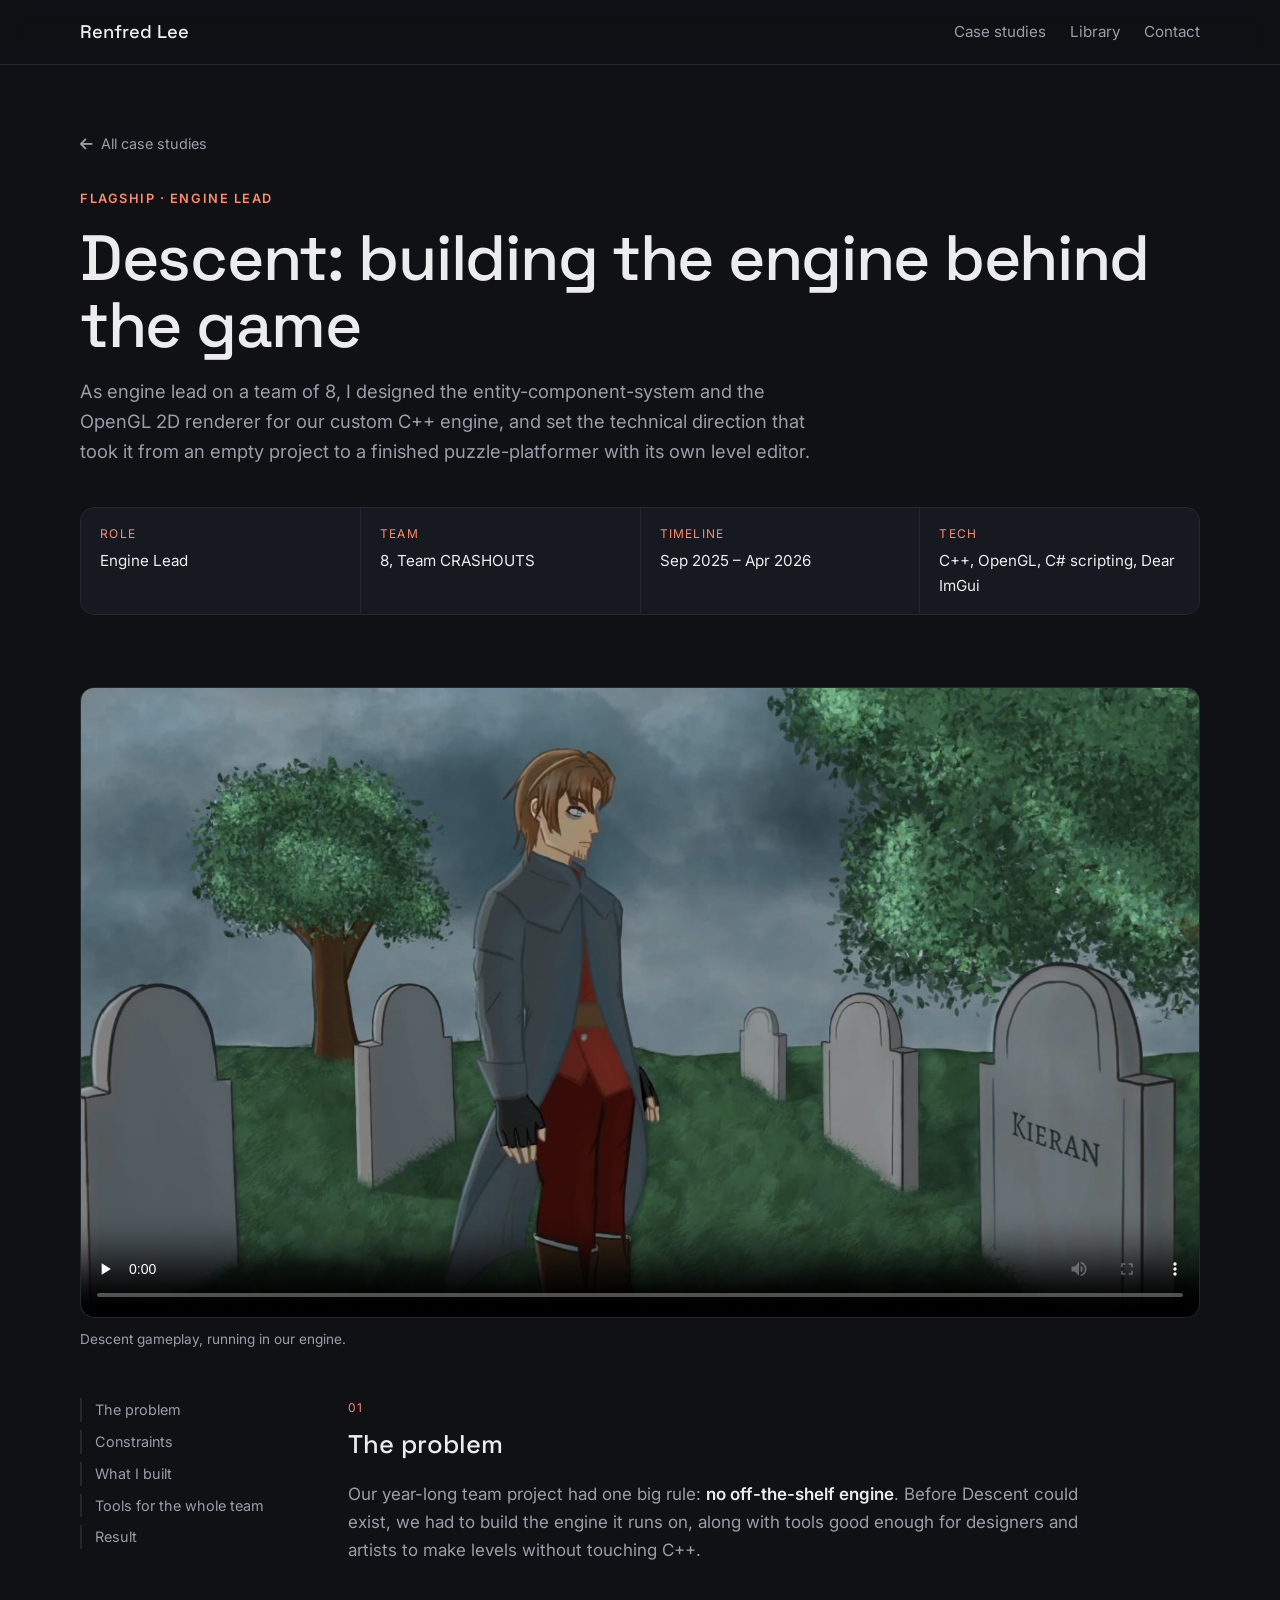
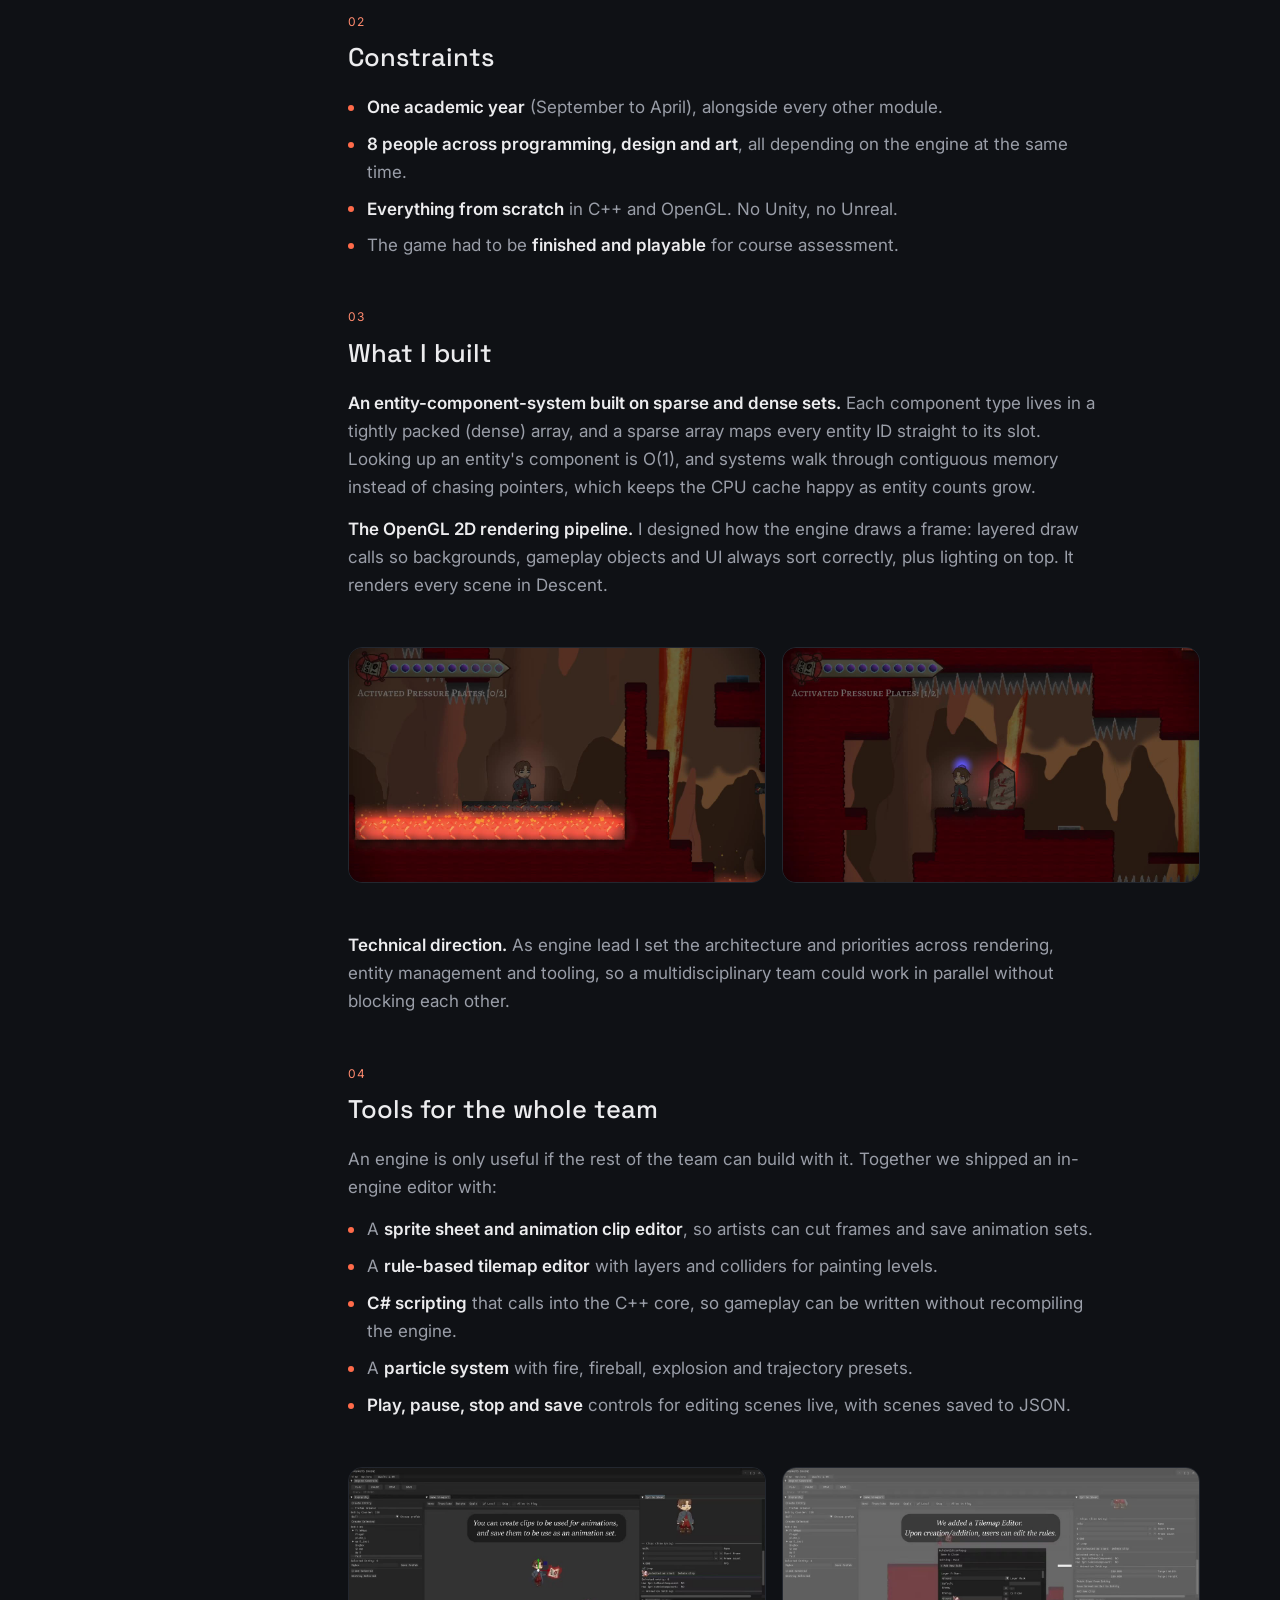
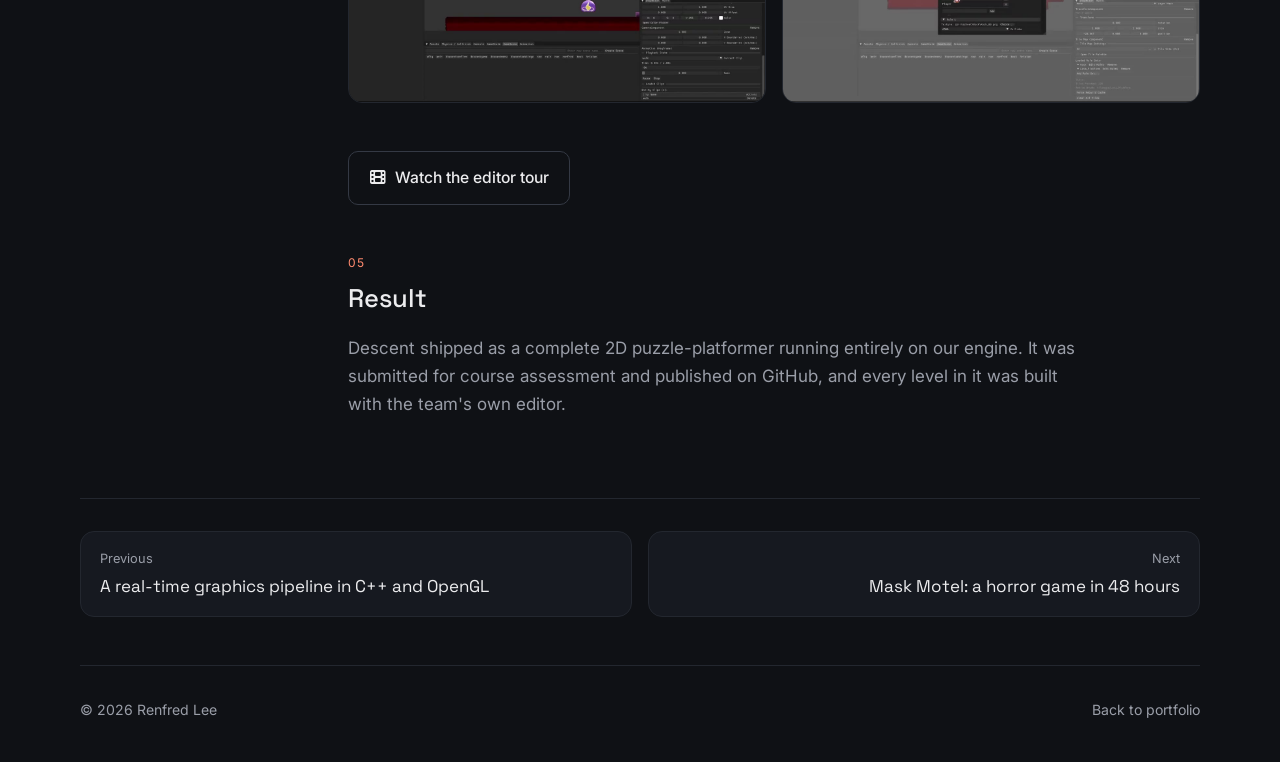
==== case-studies/descent.html @ da4ba2f0 "Add three case studies: Descent engine, Mask Motel, graphics pipeline Homepage leads with the case s" ====
<!DOCTYPE html>
<html lang="en">
<head>
    <meta charset="UTF-8">
    <meta name="viewport" content="width=device-width, initial-scale=1.0">
    <meta name="description" content="As engine lead on a team of 8, I designed the entity-component-system and the OpenGL 2D renderer for our custom C++ engine, and set the technical direction that took it from an empty project to a finished puzzle-platformer with its own level editor.">
    <title>Descent: building the engine behind the game | Renfred Lee</title>
    <link rel="preconnect" href="https://fonts.googleapis.com">
    <link rel="preconnect" href="https://fonts.gstatic.com" crossorigin>
    <link href="https://fonts.googleapis.com/css2?family=Inter:wght@400;500;600&family=Space+Grotesk:wght@500&display=swap" rel="stylesheet">
    <link rel="stylesheet" href="https://cdnjs.cloudflare.com/ajax/libs/font-awesome/6.4.0/css/all.min.css">
    <link rel="stylesheet" href="../styles.css?v=202611211724">
    <link rel="stylesheet" href="case.css?v=202611211724">
</head>
<body>
    <header class="nav">
        <div class="wrap nav-inner">
            <a href="../" class="logo">Renfred Lee</a>
            <nav class="cs-nav">
                <a href="../#case-studies">Case studies</a>
                <a href="../#work">Library</a>
                <a href="../#contact">Contact</a>
            </nav>
        </div>
    </header>

    <main>
        <section class="wrap cs-hero">
            <a class="cs-back" href="../#case-studies"><i class="fas fa-arrow-left"></i> All case studies</a>
            <p class="eyebrow">Flagship · Engine lead</p>
            <h1 class="cs-title">Descent: building the engine behind the game</h1>
            <p class="cs-pitch">As engine lead on a team of 8, I designed the entity-component-system and the OpenGL 2D renderer for our custom C++ engine, and set the technical direction that took it from an empty project to a finished puzzle-platformer with its own level editor.</p>
            <dl class="cs-facts"><div><dt>Role</dt><dd>Engine Lead</dd></div><div><dt>Team</dt><dd>8, Team CRASHOUTS</dd></div><div><dt>Timeline</dt><dd>Sep 2025 – Apr 2026</dd></div><div><dt>Tech</dt><dd>C++, OpenGL, C# scripting, Dear ImGui</dd></div></dl>
            
        </section>
        <section class="wrap"><div class="cs-media"><video src="../assets/videos/descent-gameplay.mp4" poster="../assets/images/descent.jpg" controls preload="none" playsinline></video></div><p class="cs-caption">Descent gameplay, running in our engine.</p></section>
        <div class="wrap cs-body">
            <nav class="cs-toc" aria-label="On this page"><a href="#problem">The problem</a><a href="#constraints">Constraints</a><a href="#built">What I built</a><a href="#tools">Tools for the whole team</a><a href="#result">Result</a></nav>
            <article><section class="cs-section" id="problem"><span class="cs-step">01</span><h2>The problem</h2>
<p>Our year-long team project had one big rule: <strong>no off-the-shelf engine</strong>. Before Descent could exist, we had to build the engine it runs on, along with tools good enough for designers and artists to make levels without touching C++.</p></section><section class="cs-section" id="constraints"><span class="cs-step">02</span><h2>Constraints</h2>
<ul>
<li><strong>One academic year</strong> (September to April), alongside every other module.</li>
<li><strong>8 people across programming, design and art</strong>, all depending on the engine at the same time.</li>
<li><strong>Everything from scratch</strong> in C++ and OpenGL. No Unity, no Unreal.</li>
<li>The game had to be <strong>finished and playable</strong> for course assessment.</li>
</ul></section><section class="cs-section" id="built"><span class="cs-step">03</span><h2>What I built</h2>
<p><strong>An entity-component-system built on sparse and dense sets.</strong> Each component type lives in a tightly packed (dense) array, and a sparse array maps every entity ID straight to its slot. Looking up an entity's component is O(1), and systems walk through contiguous memory instead of chasing pointers, which keeps the CPU cache happy as entity counts grow.</p>
<p><strong>The OpenGL 2D rendering pipeline.</strong> I designed how the engine draws a frame: layered draw calls so backgrounds, gameplay objects and UI always sort correctly, plus lighting on top. It renders every scene in Descent.</p>
<div class="cs-gallery">
  <figure class="cs-figure"><img src="../assets/images/case/descent-lava.jpg" alt="Descent: the player beside a lava pool in a red cavern" loading="lazy"></figure>
  <figure class="cs-figure"><img src="../assets/images/case/descent-plates.jpg" alt="Descent: the player near a glowing rune stone, with the pressure plate counter in the corner" loading="lazy"></figure>
</div>
<p><strong>Technical direction.</strong> As engine lead I set the architecture and priorities across rendering, entity management and tooling, so a multidisciplinary team could work in parallel without blocking each other.</p></section><section class="cs-section" id="tools"><span class="cs-step">04</span><h2>Tools for the whole team</h2>
<p>An engine is only useful if the rest of the team can build with it. Together we shipped an in-engine editor with:</p>
<ul>
<li>A <strong>sprite sheet and animation clip editor</strong>, so artists can cut frames and save animation sets.</li>
<li>A <strong>rule-based tilemap editor</strong> with layers and colliders for painting levels.</li>
<li><strong>C# scripting</strong> that calls into the C++ core, so gameplay can be written without recompiling the engine.</li>
<li>A <strong>particle system</strong> with fire, fireball, explosion and trajectory presets.</li>
<li><strong>Play, pause, stop and save</strong> controls for editing scenes live, with scenes saved to JSON.</li>
</ul>
<div class="cs-gallery">
  <figure class="cs-figure"><img src="../assets/images/case/engine-animation.jpg" alt="Crashouts Engine editor: creating animation clips from a sprite sheet" loading="lazy"></figure>
  <figure class="cs-figure"><img src="../assets/images/case/engine-tilemap.jpg" alt="Crashouts Engine editor: the tilemap rule editor" loading="lazy"></figure>
</div>
<div class="cs-links"><button type="button" class="btn btn-ghost" data-video="../assets/videos/crashouts-level-editor.mp4" data-title="Crashouts Engine: Level Editor"><i class="fas fa-film"></i> Watch the editor tour</button></div></section><section class="cs-section" id="result"><span class="cs-step">05</span><h2>Result</h2>
<p>Descent shipped as a complete 2D puzzle-platformer running entirely on our engine. It was submitted for course assessment and published on GitHub, and every level in it was built with the team's own editor.</p></section></article>
        </div>
        <nav class="wrap cs-next" aria-label="More case studies">
            <a href="graphics-pipeline.html"><small>Previous</small><span>A real-time graphics pipeline in C++ and OpenGL</span></a>
            <a href="mask-motel.html"><small>Next</small><span>Mask Motel: a horror game in 48 hours</span></a>
        </nav>
    </main>

    <div class="modal" id="media-modal" aria-hidden="true" role="dialog" aria-modal="true" aria-labelledby="modal-title">
        <div class="modal-backdrop" data-close></div>
        <div class="modal-window is-media">
            <div class="modal-head"><span id="modal-title"></span>
                <div><button class="modal-btn modal-close" data-close aria-label="Close"><i class="fas fa-xmark"></i></button></div>
            </div>
            <div id="modal-body"></div>
        </div>
    </div>
    <footer class="footer wrap">
        <p>© 2026 Renfred Lee</p>
        <p><a href="../">Back to portfolio</a></p>
    </footer>
    <script>
    (function () {
        var modal = document.getElementById('media-modal'), body = document.getElementById('modal-body');
        function close() { modal.classList.remove('open'); body.innerHTML = ''; document.body.style.overflow = ''; }
        document.addEventListener('click', function (e) {
            var v = e.target.closest('[data-video]');
            if (v) {
                document.getElementById('modal-title').textContent = v.dataset.title || '';
                body.innerHTML = '<div class="frame"><video src="' + v.dataset.video + '" controls autoplay playsinline></video></div>';
                modal.classList.add('open'); document.body.style.overflow = 'hidden'; return;
            }
            if (e.target.closest('[data-close]')) close();
            var p = e.target.closest('[data-itch]');
            if (p) { p.parentNode.innerHTML = '<iframe src="https://itch.io/embed-upload/' + p.dataset.itch + '?color=0f1115" allowfullscreen allow="autoplay; fullscreen; gamepad" title="Game"></iframe>'; }
        });
        document.addEventListener('keydown', function (e) { if (e.key === 'Escape') close(); });
    })();
    </script>
</body>
</html>
---- styles.css ----
/* ==========================================================================
   LAYOUT (shared). Theme colours and fonts are the variables at the top.
   ========================================================================== */
*, *::before, *::after { box-sizing: border-box; margin: 0; padding: 0; }
html { scroll-behavior: smooth; scroll-padding-top: 80px; }
body {
    background: var(--bg);
    color: var(--text);
    font-family: var(--font-body);
    font-size: 17px;
    line-height: 1.65;
    -webkit-font-smoothing: antialiased;
}
img { display: block; max-width: 100%; }
a { color: inherit; text-decoration: none; }
ul { list-style: none; }
button { font: inherit; color: inherit; background: none; border: 0; cursor: pointer; }
:focus-visible { outline: 2px solid var(--accent); outline-offset: 3px; border-radius: 4px; }

.wrap { width: min(1120px, 100% - 2.5rem); margin-inline: auto; }
.section { padding: 4.5rem 0; }
.skip { position: absolute; left: -999px; top: 0; background: var(--accent); color: var(--accent-ink); padding: .5rem 1rem; z-index: 100; }
.skip:focus { left: 1rem; }

/* Nav */
.nav { position: sticky; top: 0; z-index: 50; background: var(--nav-bg); backdrop-filter: blur(10px); border-bottom: 1px solid var(--border); }
.nav-inner { display: flex; align-items: center; justify-content: space-between; height: 64px; }
.logo { font-family: var(--font-display); font-weight: var(--display-weight); font-size: 1.15rem; }
.nav-menu { display: flex; align-items: center; gap: 1.75rem; font-size: .95rem; color: var(--muted); }
.nav-menu a:hover { color: var(--text); }
.nav-toggle { display: none; font-size: 1.2rem; }

/* Hero */
.hero { padding: 6rem 0 3rem; }
.eyebrow { font-size: .8rem; letter-spacing: .12em; text-transform: uppercase; color: var(--accent-text); font-weight: 600; margin-bottom: 1rem; }
.hero-title { font-family: var(--font-display); font-weight: var(--display-weight); font-size: clamp(2.4rem, 6vw, 4.4rem); line-height: 1.05; letter-spacing: -.02em; max-width: 16ch; }
.hero-sub { color: var(--muted); margin: 1.25rem 0 2rem; max-width: 60ch; }
.hero-cta { display: flex; flex-wrap: wrap; gap: .75rem; }

/* Buttons */
.btn { display: inline-flex; align-items: center; gap: .55rem; padding: .8rem 1.3rem; border-radius: var(--radius-btn); font-weight: 500; font-size: .98rem; transition: transform .15s ease, background .15s ease, border-color .15s ease; }
.btn-primary { background: var(--accent); color: var(--accent-ink); border: var(--btn-border); }
.btn-primary:hover { transform: translateY(-2px); }
.btn-ghost { border: 1px solid var(--border-strong); }
.btn-ghost:hover { border-color: var(--text); }
.btn-lg { padding: 1rem 1.6rem; font-size: 1.05rem; }

/* Section header + filters */
.section-head { display: flex; flex-wrap: wrap; justify-content: space-between; align-items: end; gap: 1rem; margin-bottom: 2rem; }
.section-title { font-family: var(--font-display); font-weight: var(--display-weight); font-size: clamp(1.7rem, 3.5vw, 2.3rem); letter-spacing: -.01em; }
.filters { display: flex; flex-wrap: wrap; gap: .5rem; }
.filter { padding: .45rem 1rem; border-radius: 999px; border: 1px solid var(--border-strong); font-size: .9rem; color: var(--muted); transition: all .15s ease; }
.filter:hover { color: var(--text); border-color: var(--text); }
.filter.active { background: var(--text); color: var(--bg); border-color: var(--text); }

/* Cards */
.grid { display: grid; grid-template-columns: repeat(auto-fill, minmax(300px, 1fr)); gap: 1.5rem; }
.card { display: flex; flex-direction: column; background: var(--surface); border: var(--card-border); border-radius: var(--radius); overflow: hidden; transition: transform .2s ease, box-shadow .2s ease, border-color .2s ease; }
.card[hidden] { display: none; }
.card:hover { transform: translateY(-4px); box-shadow: var(--shadow-hover); }
.thumb { position: relative; display: block; width: 100%; aspect-ratio: 16 / 9; overflow: hidden; background: var(--thumb-bg); text-align: left; }
.thumb img { width: 100%; height: 100%; object-fit: cover; transition: transform .35s ease; }
.thumb.is-clickable:hover img { transform: scale(1.05); }
.thumb-placeholder { width: 100%; height: 100%; display: grid; place-items: center; padding: 1rem; text-align: center; font-family: var(--font-display); font-weight: var(--display-weight); font-size: 1.5rem; color: var(--muted); background: var(--thumb-bg); }
.thumb-play { position: absolute; inset: 0; display: grid; place-items: center; background: rgba(0,0,0,.35); color: #fff; font-size: 1.6rem; opacity: 0; transition: opacity .2s ease; }
.thumb.is-clickable:hover .thumb-play, .thumb.is-clickable:focus-visible .thumb-play { opacity: 1; }
.badge { position: absolute; top: .75rem; left: .75rem; font-size: .72rem; font-weight: 600; letter-spacing: .06em; text-transform: uppercase; padding: .25rem .6rem; border-radius: var(--radius-badge); background: var(--badge-bg); color: var(--badge-ink); }
.badge-playable { background: var(--accent); color: var(--accent-ink); }
.card-body { display: flex; flex-direction: column; gap: .5rem; padding: 1.25rem 1.35rem 1.4rem; flex: 1; }
.card-kicker { font-size: .8rem; color: var(--muted); }
.card-title { font-family: var(--font-display); font-weight: var(--display-weight); font-size: 1.3rem; line-height: 1.2; }
.card-desc { font-size: .95rem; color: var(--muted); flex: 1; }
.tags { display: flex; flex-wrap: wrap; gap: .4rem; margin-top: .25rem; }
.tags li { font-size: .78rem; padding: .2rem .6rem; border-radius: var(--radius-badge); background: var(--tag-bg); color: var(--tag-ink); border: var(--tag-border); }
.tags-lg li { font-size: .88rem; padding: .3rem .75rem; }
.actions { display: flex; flex-wrap: wrap; gap: .5rem; margin-top: .75rem; }
.act { display: inline-flex; align-items: center; gap: .45rem; padding: .5rem .9rem; border-radius: var(--radius-btn); font-size: .88rem; font-weight: 500; border: 1px solid var(--border-strong); transition: all .15s ease; }
.act:hover { border-color: var(--text); }
.act-primary { background: var(--accent); color: var(--accent-ink); border: var(--btn-border); }
.act-primary:hover { filter: brightness(1.08); }

/* Featured */
.featured { display: grid; grid-template-columns: 1.35fr 1fr; background: var(--surface); border: var(--card-border); border-radius: var(--radius); overflow: hidden; }
.featured .thumb { aspect-ratio: auto; min-height: 320px; height: 100%; }
.featured-body { padding: 2.25rem; display: flex; flex-direction: column; gap: .6rem; justify-content: center; }
.featured-title { font-family: var(--font-display); font-weight: var(--display-weight); font-size: clamp(1.8rem, 3vw, 2.4rem); line-height: 1.1; }
.featured-desc { color: var(--muted); }

/* About */
.about { display: grid; grid-template-columns: 1.3fr 1fr; gap: 3rem; }
.about p { color: var(--muted); margin-top: 1rem; max-width: 62ch; }
.about-side { display: flex; flex-direction: column; gap: 1.5rem; }
.info-block { background: var(--surface); border: var(--card-border); border-radius: var(--radius); padding: 1.5rem; }
.info-block h3 { font-size: .8rem; letter-spacing: .12em; text-transform: uppercase; color: var(--accent-text); margin-bottom: 1rem; }
.timeline li { display: flex; flex-direction: column; padding-left: 1rem; border-left: 2px solid var(--border-strong); margin-bottom: 1rem; }
.timeline li:last-child { margin-bottom: 0; }
.timeline strong { font-weight: 600; font-size: .98rem; }
.timeline span { font-size: .88rem; color: var(--muted); }

/* Contact + footer */
.contact { text-align: center; display: flex; flex-direction: column; align-items: center; gap: 1rem; }
.contact-title { font-family: var(--font-display); font-weight: var(--display-weight); font-size: clamp(2rem, 5vw, 3.2rem); line-height: 1.1; letter-spacing: -.02em; max-width: 18ch; }
.contact > p { color: var(--muted); margin-bottom: .5rem; }
.socials { display: flex; flex-wrap: wrap; justify-content: center; gap: 1.5rem; margin-top: 1.25rem; color: var(--muted); font-size: .95rem; }
.socials a { display: inline-flex; gap: .45rem; align-items: center; }
.socials a:hover { color: var(--text); }
.footer { display: flex; justify-content: space-between; flex-wrap: wrap; gap: .5rem; padding: 2rem 0 2.5rem; border-top: 1px solid var(--border); color: var(--muted); font-size: .88rem; }

/* Modal */
.modal { position: fixed; inset: 0; z-index: 200; display: none; place-items: center; padding: 1rem; }
.modal.open { display: grid; }
.modal-backdrop { position: absolute; inset: 0; background: rgba(0,0,0,.78); }
.modal-window { position: relative; width: min(1200px, 100%); background: var(--surface); border: var(--card-border); border-radius: var(--radius); overflow: hidden; }
.modal-head { display: flex; justify-content: space-between; align-items: center; padding: .6rem .6rem .6rem 1.1rem; font-family: var(--font-display); font-weight: var(--display-weight); }
.modal-btn { width: 36px; height: 36px; border-radius: var(--radius-btn); color: var(--muted); }
.modal-btn:hover { color: var(--text); background: var(--tag-bg); }
.frame { aspect-ratio: 16 / 9; max-height: 78vh; width: 100%; background: #000; }
.frame iframe, .frame video { width: 100%; height: 100%; border: 0; display: block; }
.frame-missing { display: grid; place-items: center; color: #aaa; }
.modal-foot { padding: .6rem 1.1rem; font-size: .85rem; color: var(--muted); }
.modal-foot:empty { display: none; }
.modal-foot a { color: var(--accent-text); text-decoration: underline; }

/* Reveal on scroll */
.reveal { opacity: 0; transform: translateY(16px); transition: opacity .6s ease, transform .6s ease; }
.reveal.in { opacity: 1; transform: none; }

@media (max-width: 820px) {
    .featured, .about { grid-template-columns: 1fr; }
    .featured .thumb { min-height: 0; aspect-ratio: 16 / 9; }
    .featured-body { padding: 1.5rem; }
    .nav-toggle { display: block; }
    .nav-menu { position: absolute; top: 64px; left: 0; right: 0; flex-direction: column; gap: 1rem; padding: 1.25rem; background: var(--bg); border-bottom: 1px solid var(--border); display: none; }
    .nav-menu.open { display: flex; }
    .hero { padding: 4rem 0 2rem; }
    .section { padding: 3rem 0; }
}

@media (prefers-reduced-motion: reduce) {
    *, *::before, *::after { transition: none !important; animation: none !important; scroll-behavior: auto !important; }
}
/* ==========================================================================
   THEME A: CLEAN STUDIO (dark, minimal, one warm accent)
   ========================================================================== */
:root {
    --bg: #0f1115;
    --nav-bg: rgba(15, 17, 21, 0.82);
    --surface: #161920;
    --thumb-bg: #1e222b;
    --text: #ececee;
    --muted: #9a9ea8;
    --accent: #ff6b4a;
    --accent-text: #ff8a6e;
    --accent-ink: #1a0a05;
    --border: #23272f;
    --border-strong: #343944;
    --card-border: 1px solid #23272f;
    --btn-border: 1px solid transparent;
    --radius: 14px;
    --radius-btn: 10px;
    --radius-badge: 6px;
    --tag-bg: #1e222b;
    --tag-ink: #c3c6cd;
    --tag-border: 0;
    --badge-bg: rgba(15, 17, 21, 0.85);
    --badge-ink: #ececee;
    --shadow-hover: 0 18px 40px -18px rgba(0, 0, 0, 0.7);
    --font-body: 'Inter', system-ui, sans-serif;
    --font-display: 'Space Grotesk', 'Inter', sans-serif;
    --display-weight: 500;
}
.hero-title .hl { color: var(--accent); }
.card:hover { border-color: #343944; }

/* ==========================================================================
   PLAYABLE HERO
   ========================================================================== */
.hero-play { display: grid; grid-template-columns: 1fr 1.15fr; gap: 3rem; align-items: center; padding: 4.5rem 0 3rem; }
.hero-play .hero-title { font-size: clamp(2.2rem, 4.6vw, 3.6rem); }
.game-window { background: var(--surface); border: var(--card-border); border-radius: var(--radius); overflow: hidden; box-shadow: 0 30px 60px -30px rgba(0, 0, 0, 0.8); }
.game-bar { display: flex; align-items: center; gap: .75rem; padding: .35rem .4rem .35rem .9rem; border-bottom: 1px solid var(--border); font-size: .85rem; color: var(--muted); }
.game-bar .dots { display: flex; gap: 6px; }
.game-bar .dots i { width: 10px; height: 10px; border-radius: 50%; background: var(--border-strong); }
.game-bar .game-name { flex: 1; font-family: var(--font-display); color: var(--text); }
.game-screen { position: relative; aspect-ratio: 16 / 10; background: #000; }
.game-screen img { width: 100%; height: 100%; object-fit: cover; filter: brightness(.6); transition: filter .25s ease; }
.game-screen iframe { width: 100%; height: 100%; border: 0; display: block; }
.press-start { position: absolute; inset: 0; display: flex; flex-direction: column; align-items: center; justify-content: center; gap: .75rem; color: #fff; font-family: var(--font-display); font-size: 1.1rem; letter-spacing: .04em; }
.press-start i { width: 72px; height: 72px; border-radius: 50%; display: grid; place-items: center; background: var(--accent); color: var(--accent-ink); font-size: 1.5rem; padding-left: 4px; transition: transform .2s ease; }
.press-start:hover i { transform: scale(1.08); }
.game-screen:hover img { filter: brightness(.75); }
.game-caption { margin-top: .75rem; font-size: .85rem; color: var(--muted); }
.game-caption a { color: var(--accent-text); }

/* ==========================================================================
   BOX-ART SHELVES
   ========================================================================== */
.section-note { color: var(--muted); font-size: .95rem; }
.shelf { margin-bottom: 3rem; }
.shelf-head { display: flex; align-items: baseline; justify-content: space-between; margin-bottom: 1rem; }
.shelf-head h3 { font-family: var(--font-display); font-weight: var(--display-weight); font-size: 1.25rem; }
.shelf-head span { font-size: .85rem; color: var(--muted); }
.shelf-row { display: grid; grid-template-columns: repeat(5, minmax(0, 1fr)); gap: 1.5rem; align-items: end; padding: 0 .5rem; }
.shelf-ledge { height: 10px; margin-top: -2px; border-radius: 3px; background: linear-gradient(#262a33, #191c22); box-shadow: 0 10px 24px -8px rgba(0, 0, 0, 0.9); }

.box { display: flex; flex-direction: column; gap: .35rem; text-align: left; perspective: 800px; padding-bottom: .9rem; }
.box-art { position: relative; display: block; aspect-ratio: 3 / 4; border-radius: 6px 10px 10px 6px; overflow: hidden; background: var(--thumb-bg);
    box-shadow: inset 6px 0 0 rgba(0, 0, 0, 0.35), 0 14px 24px -12px rgba(0, 0, 0, 0.9);
    transform-origin: bottom center; transition: transform .25s ease, box-shadow .25s ease; }
.box-art::after { content: ""; position: absolute; inset: 0; background: linear-gradient(115deg, rgba(255,255,255,.14) 0%, rgba(255,255,255,0) 35%); pointer-events: none; }
.box-art img { width: 100%; height: 100%; object-fit: cover; }
.box:hover .box-art, .box:focus-visible .box-art { transform: translateY(-10px) rotateX(4deg) rotateY(-8deg); box-shadow: inset 6px 0 0 rgba(0, 0, 0, 0.35), 0 26px 30px -14px rgba(0, 0, 0, 0.95); }
.cover-placeholder { width: 100%; height: 100%; display: grid; place-items: center; padding: 1rem; text-align: center; font-family: var(--font-display); font-size: 1.3rem; line-height: 1.15; color: var(--text);
    background: radial-gradient(circle at 30% 20%, #2f2a3a, #15171d 70%); }
.box-title { font-family: var(--font-display); font-size: 1rem; line-height: 1.25; margin-top: .5rem; }
.box-meta { font-size: .78rem; color: var(--muted); }
.box .badge { top: .6rem; left: .85rem; }

/* Detail popup */
.detail { display: grid; grid-template-columns: minmax(0, 300px) 1fr; gap: 2rem; padding: 1.25rem 1.5rem 1.75rem; }
.detail-art { aspect-ratio: 3 / 4; border-radius: 8px; overflow: hidden; background: var(--thumb-bg); box-shadow: inset 6px 0 0 rgba(0,0,0,.35); }
.detail-art img, .detail-art .cover-placeholder { width: 100%; height: 100%; object-fit: cover; }
.detail-info { display: flex; flex-direction: column; gap: .6rem; justify-content: center; }
.modal-window { width: min(1100px, 100%); }
.modal:not(.is-media) .modal-window { width: min(860px, 100%); }
.modal:not(.is-media) #modal-fullscreen { display: none; }
#modal-title { display: flex; align-items: center; gap: .4rem; }

@media (max-width: 980px) {
    .shelf-row { grid-template-columns: repeat(4, minmax(0, 1fr)); }
}
@media (max-width: 820px) {
    .hero-play { grid-template-columns: 1fr; gap: 2rem; padding-top: 3rem; }
    .shelf-row { display: flex; overflow-x: auto; scroll-snap-type: x mandatory; padding-bottom: .25rem; }
    .shelf-row .box { flex: 0 0 42%; scroll-snap-align: start; }
    .detail { grid-template-columns: 1fr; }
    .detail-art { max-width: 220px; }
}

/* ==========================================================================
   CASE STUDY CARDS (homepage)
   ========================================================================== */
.cases { display: grid; grid-template-columns: repeat(3, minmax(0, 1fr)); gap: 1.5rem; }
.case-card { display: flex; flex-direction: column; background: var(--surface); border: var(--card-border); border-radius: var(--radius); overflow: hidden; transition: transform .2s ease, border-color .2s ease, box-shadow .2s ease; }
.case-card:hover { transform: translateY(-4px); border-color: var(--border-strong); box-shadow: var(--shadow-hover); }
.case-art { display: block; aspect-ratio: 16 / 10; background: var(--thumb-bg); overflow: hidden; }
.case-art img { width: 100%; height: 100%; object-fit: cover; transition: transform .35s ease; }
.case-card:hover .case-art img { transform: scale(1.04); }
.case-art-metric { display: flex; flex-direction: column; justify-content: center; padding: 1.5rem; gap: .4rem;
    background: radial-gradient(circle at 20% 20%, rgba(255, 107, 74, .25), transparent 60%), linear-gradient(135deg, #1e222b, #12151b); }
.case-art-metric strong { font-family: var(--font-display); font-size: clamp(2.2rem, 4vw, 3rem); color: var(--accent); line-height: 1; }
.case-art-metric small { color: var(--muted); font-size: .9rem; }
.case-body { display: flex; flex-direction: column; gap: .45rem; padding: 1.3rem 1.4rem 1.5rem; flex: 1; }
.case-body .eyebrow { margin: 0; font-size: .72rem; }
.case-title { font-family: var(--font-display); font-size: 1.35rem; line-height: 1.2; }
.case-desc { color: var(--muted); font-size: .95rem; flex: 1; }
.case-more { color: var(--accent-text); font-size: .9rem; font-weight: 500; display: inline-flex; gap: .4rem; align-items: center; margin-top: .4rem; }
@media (max-width: 980px) { .cases { grid-template-columns: 1fr; } .case-art { aspect-ratio: 16 / 8; } }
---- case-studies/case.css ----
/* Case study pages. Loaded after styles.css. */
.cs-hero { padding: 4rem 0 2rem; }
.cs-back { display: inline-flex; align-items: center; gap: .5rem; color: var(--muted); font-size: .9rem; margin-bottom: 2rem; }
.cs-back:hover { color: var(--text); }
.cs-title { font-family: var(--font-display); font-weight: var(--display-weight); font-size: clamp(2.4rem, 6vw, 4rem); line-height: 1.05; letter-spacing: -.02em; }
.cs-pitch { color: var(--muted); font-size: 1.15rem; max-width: 62ch; margin-top: 1rem; }

.cs-facts { display: grid; grid-template-columns: repeat(auto-fit, minmax(160px, 1fr)); gap: 1px; background: var(--border); border: 1px solid var(--border); border-radius: var(--radius); overflow: hidden; margin: 2.5rem 0; }
.cs-facts div { background: var(--surface); padding: 1rem 1.2rem; }
.cs-facts dt { font-size: .75rem; letter-spacing: .1em; text-transform: uppercase; color: var(--accent-text); margin-bottom: .3rem; }
.cs-facts dd { font-size: .95rem; }

.cs-media { border-radius: var(--radius); overflow: hidden; border: var(--card-border); background: #000; }
.cs-media video, .cs-media iframe, .cs-media img { display: block; width: 100%; aspect-ratio: 16 / 9; border: 0; object-fit: cover; }
.cs-caption { font-size: .85rem; color: var(--muted); margin-top: .6rem; }

.cs-metrics { display: grid; grid-template-columns: repeat(auto-fit, minmax(180px, 1fr)); gap: 1rem; margin: 2rem 0; }
.cs-metric { background: var(--surface); border: var(--card-border); border-radius: var(--radius); padding: 1.25rem 1.4rem; }
.cs-metric strong { display: block; font-family: var(--font-display); font-size: 2rem; line-height: 1.1; color: var(--accent); }
.cs-metric span { font-size: .9rem; color: var(--muted); }

.cs-body { display: grid; grid-template-columns: 220px minmax(0, 1fr); gap: 3rem; padding: 3rem 0 1rem; }
.cs-toc { position: sticky; top: 90px; align-self: start; display: flex; flex-direction: column; gap: .5rem; font-size: .9rem; }
.cs-toc a { color: var(--muted); padding-left: .8rem; border-left: 2px solid var(--border); }
.cs-toc a:hover { color: var(--text); border-left-color: var(--accent); }
.cs-section { margin-bottom: 3rem; scroll-margin-top: 90px; }
.cs-section h2 { font-family: var(--font-display); font-weight: var(--display-weight); font-size: 1.6rem; margin-bottom: .9rem; }
.cs-section .cs-step { font-size: .75rem; letter-spacing: .12em; text-transform: uppercase; color: var(--accent-text); display: block; margin-bottom: .3rem; }
.cs-section p { color: var(--muted); max-width: 68ch; margin-bottom: .9rem; }
.cs-section ul { margin: .5rem 0 1rem; display: flex; flex-direction: column; gap: .55rem; max-width: 68ch; }
.cs-section li { color: var(--muted); padding-left: 1.2rem; position: relative; }
.cs-section li::before { content: ""; position: absolute; left: 0; top: .7em; width: 6px; height: 6px; border-radius: 50%; background: var(--accent); }
.cs-section strong { color: var(--text); font-weight: 600; }
.cs-figure { margin: 1.5rem 0; }
.cs-figure img { width: 100%; border-radius: var(--radius); border: var(--card-border); }
.cs-gallery { display: grid; grid-template-columns: repeat(2, minmax(0, 1fr)); gap: 1rem; margin: 1.5rem 0; }

.cs-links { display: flex; flex-wrap: wrap; gap: .75rem; margin-top: 1.5rem; }
.cs-next { display: flex; justify-content: space-between; gap: 1rem; padding: 2rem 0 3rem; border-top: 1px solid var(--border); margin-top: 1rem; }
.cs-next a { display: flex; flex-direction: column; gap: .2rem; padding: 1rem 1.2rem; border: var(--card-border); border-radius: var(--radius); background: var(--surface); min-width: 0; flex: 1; }
.cs-next a:hover { border-color: var(--border-strong); }
.cs-next small { color: var(--muted); font-size: .8rem; }
.cs-next span { font-family: var(--font-display); }
.cs-next a:last-child { text-align: right; }

@media (max-width: 820px) {
    .cs-body { grid-template-columns: 1fr; gap: 1rem; }
    .cs-toc { display: none; }
    .cs-gallery { grid-template-columns: 1fr; }
    .cs-next { flex-direction: column; }
    .cs-next a:last-child { text-align: left; }
}
.cs-nav { display: flex; gap: 1.5rem; font-size: .95rem; color: var(--muted); }
.cs-nav a:hover { color: var(--text); }
@media (max-width: 560px) { .cs-nav a:nth-child(2) { display: none; } }
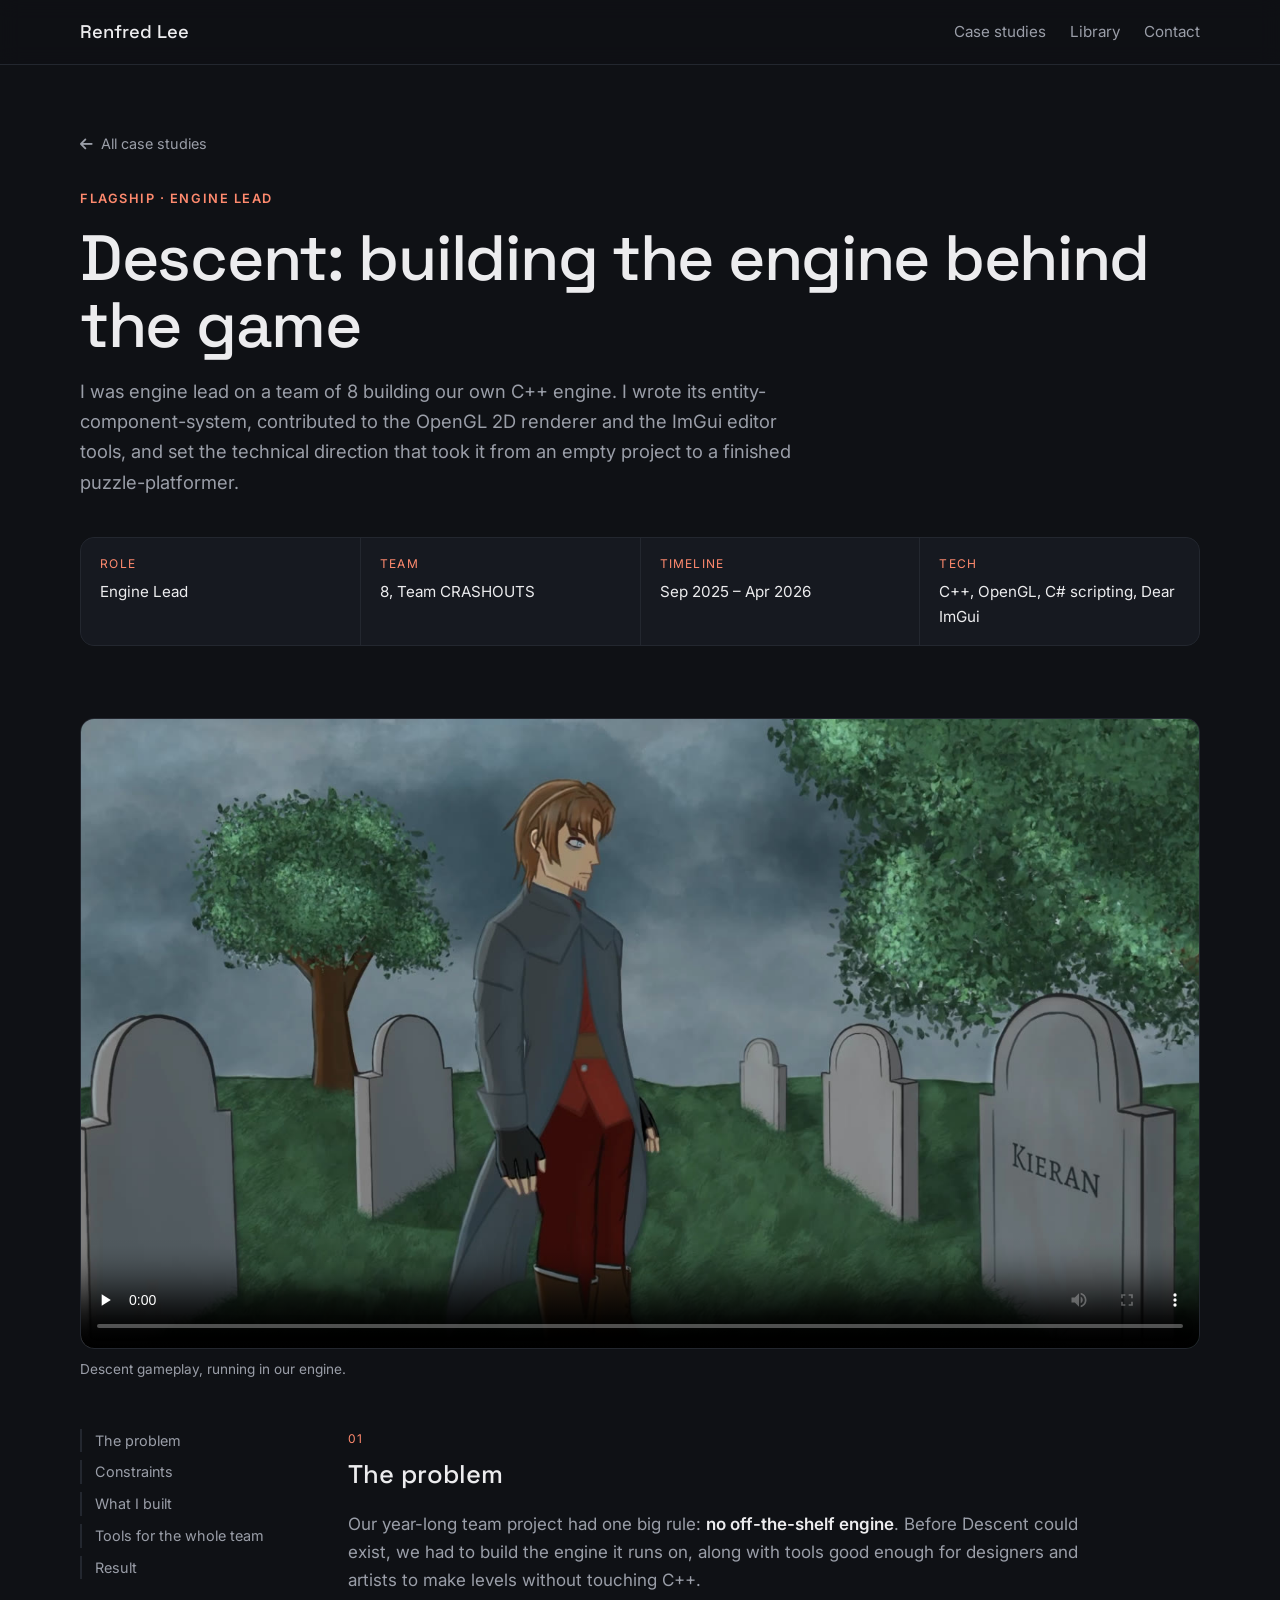
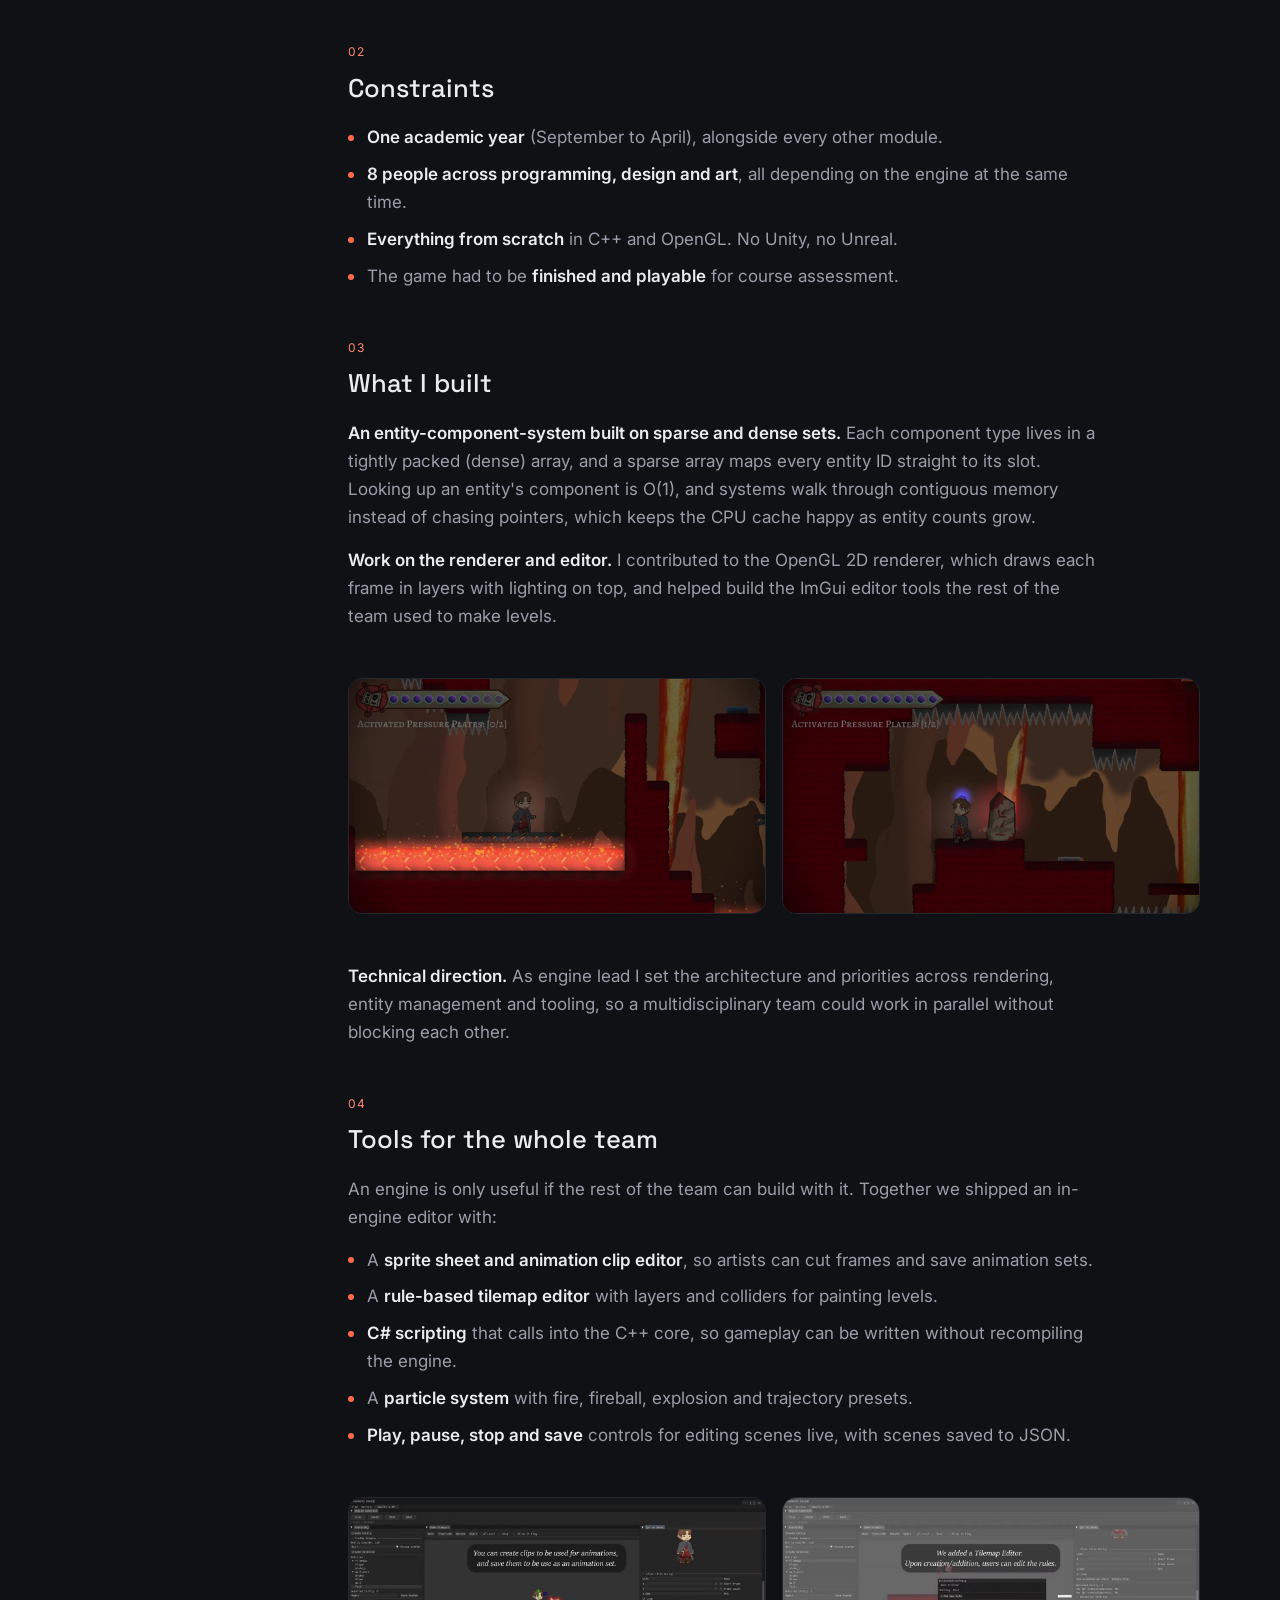
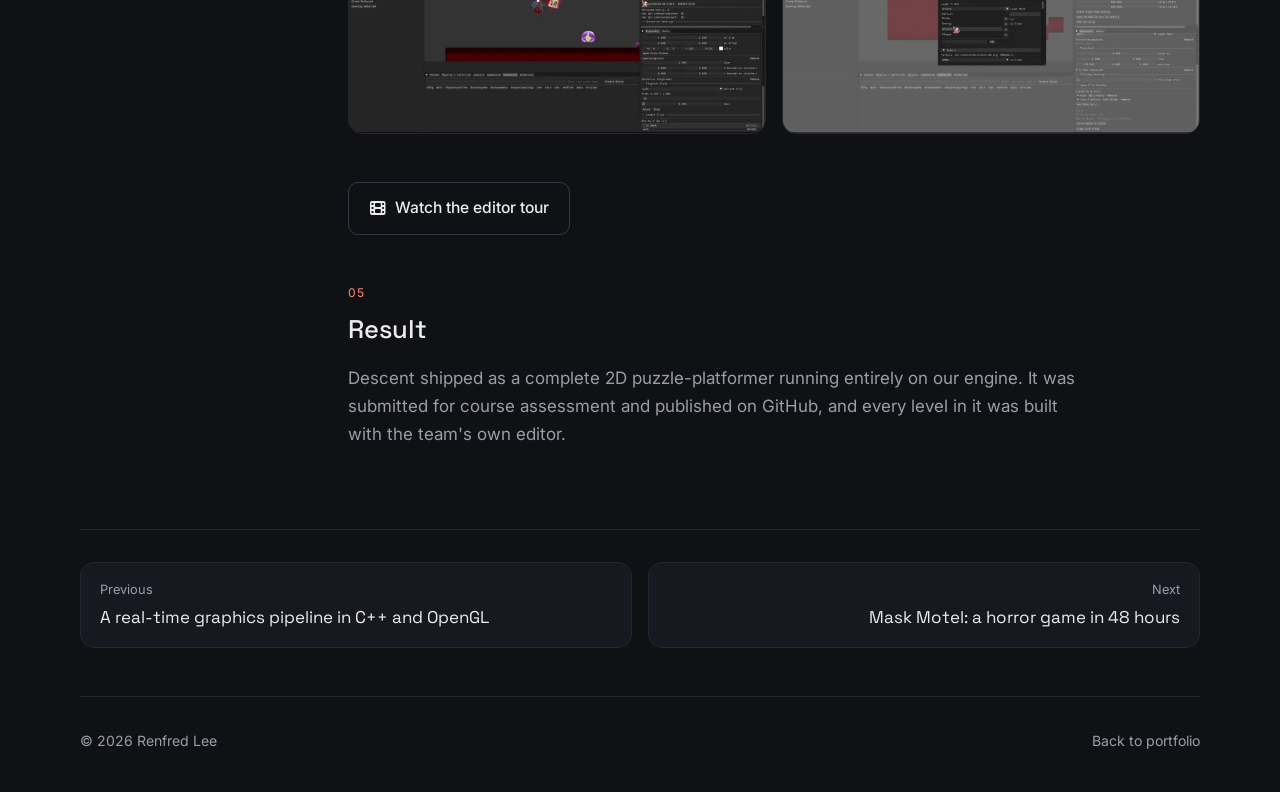
==== commit 9324f71e: "Descent: correct my role (ECS, contributed to renderer and ImGui tools) Co-Authored-By: Claude Opus " ====
--- a/case-studies/descent.html
+++ b/case-studies/descent.html
@@ -3,14 +3,14 @@
 <head>
     <meta charset="UTF-8">
     <meta name="viewport" content="width=device-width, initial-scale=1.0">
-    <meta name="description" content="As engine lead on a team of 8, I designed the entity-component-system and the OpenGL 2D renderer for our custom C++ engine, and set the technical direction that took it from an empty project to a finished puzzle-platformer with its own level editor.">
+    <meta name="description" content="I was engine lead on a team of 8 building our own C++ engine. I wrote its entity-component-system, contributed to the OpenGL 2D renderer and the ImGui editor tools, and set the technical direction that took it from an empty project to a finished puzzle-platformer.">
     <title>Descent: building the engine behind the game | Renfred Lee</title>
     <link rel="preconnect" href="https://fonts.googleapis.com">
     <link rel="preconnect" href="https://fonts.gstatic.com" crossorigin>
     <link href="https://fonts.googleapis.com/css2?family=Inter:wght@400;500;600&family=Space+Grotesk:wght@500&display=swap" rel="stylesheet">
     <link rel="stylesheet" href="https://cdnjs.cloudflare.com/ajax/libs/font-awesome/6.4.0/css/all.min.css">
-    <link rel="stylesheet" href="../styles.css?v=202611211724">
-    <link rel="stylesheet" href="case.css?v=202611211724">
+    <link rel="stylesheet" href="../styles.css?v=202611220124">
+    <link rel="stylesheet" href="case.css?v=202611220124">
 </head>
 <body>
     <header class="nav">
@@ -29,7 +29,7 @@
             <a class="cs-back" href="../#case-studies"><i class="fas fa-arrow-left"></i> All case studies</a>
             <p class="eyebrow">Flagship · Engine lead</p>
             <h1 class="cs-title">Descent: building the engine behind the game</h1>
-            <p class="cs-pitch">As engine lead on a team of 8, I designed the entity-component-system and the OpenGL 2D renderer for our custom C++ engine, and set the technical direction that took it from an empty project to a finished puzzle-platformer with its own level editor.</p>
+            <p class="cs-pitch">I was engine lead on a team of 8 building our own C++ engine. I wrote its entity-component-system, contributed to the OpenGL 2D renderer and the ImGui editor tools, and set the technical direction that took it from an empty project to a finished puzzle-platformer.</p>
             <dl class="cs-facts"><div><dt>Role</dt><dd>Engine Lead</dd></div><div><dt>Team</dt><dd>8, Team CRASHOUTS</dd></div><div><dt>Timeline</dt><dd>Sep 2025 – Apr 2026</dd></div><div><dt>Tech</dt><dd>C++, OpenGL, C# scripting, Dear ImGui</dd></div></dl>
             
         </section>
@@ -45,7 +45,7 @@
 <li>The game had to be <strong>finished and playable</strong> for course assessment.</li>
 </ul></section><section class="cs-section" id="built"><span class="cs-step">03</span><h2>What I built</h2>
 <p><strong>An entity-component-system built on sparse and dense sets.</strong> Each component type lives in a tightly packed (dense) array, and a sparse array maps every entity ID straight to its slot. Looking up an entity's component is O(1), and systems walk through contiguous memory instead of chasing pointers, which keeps the CPU cache happy as entity counts grow.</p>
-<p><strong>The OpenGL 2D rendering pipeline.</strong> I designed how the engine draws a frame: layered draw calls so backgrounds, gameplay objects and UI always sort correctly, plus lighting on top. It renders every scene in Descent.</p>
+<p><strong>Work on the renderer and editor.</strong> I contributed to the OpenGL 2D renderer, which draws each frame in layers with lighting on top, and helped build the ImGui editor tools the rest of the team used to make levels.</p>
 <div class="cs-gallery">
   <figure class="cs-figure"><img src="../assets/images/case/descent-lava.jpg" alt="Descent: the player beside a lava pool in a red cavern" loading="lazy"></figure>
   <figure class="cs-figure"><img src="../assets/images/case/descent-plates.jpg" alt="Descent: the player near a glowing rune stone, with the pressure plate counter in the corner" loading="lazy"></figure>
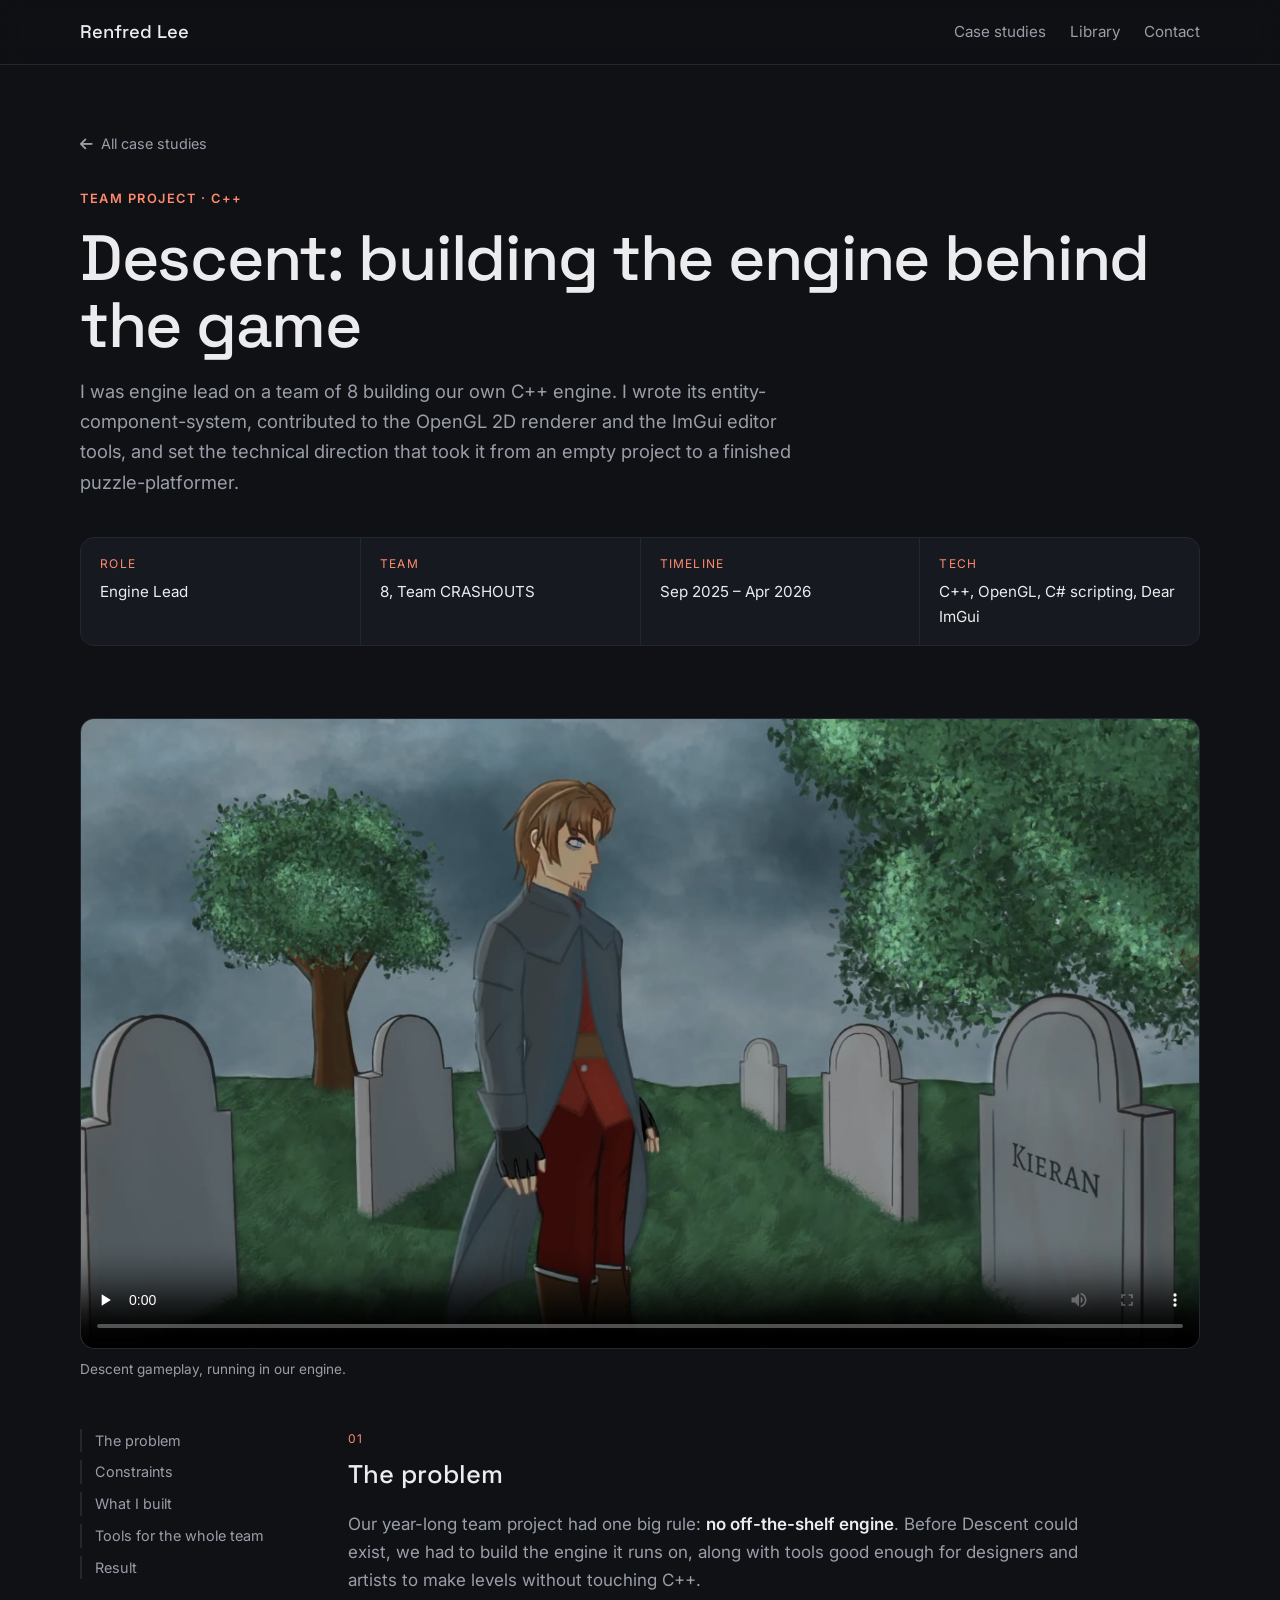
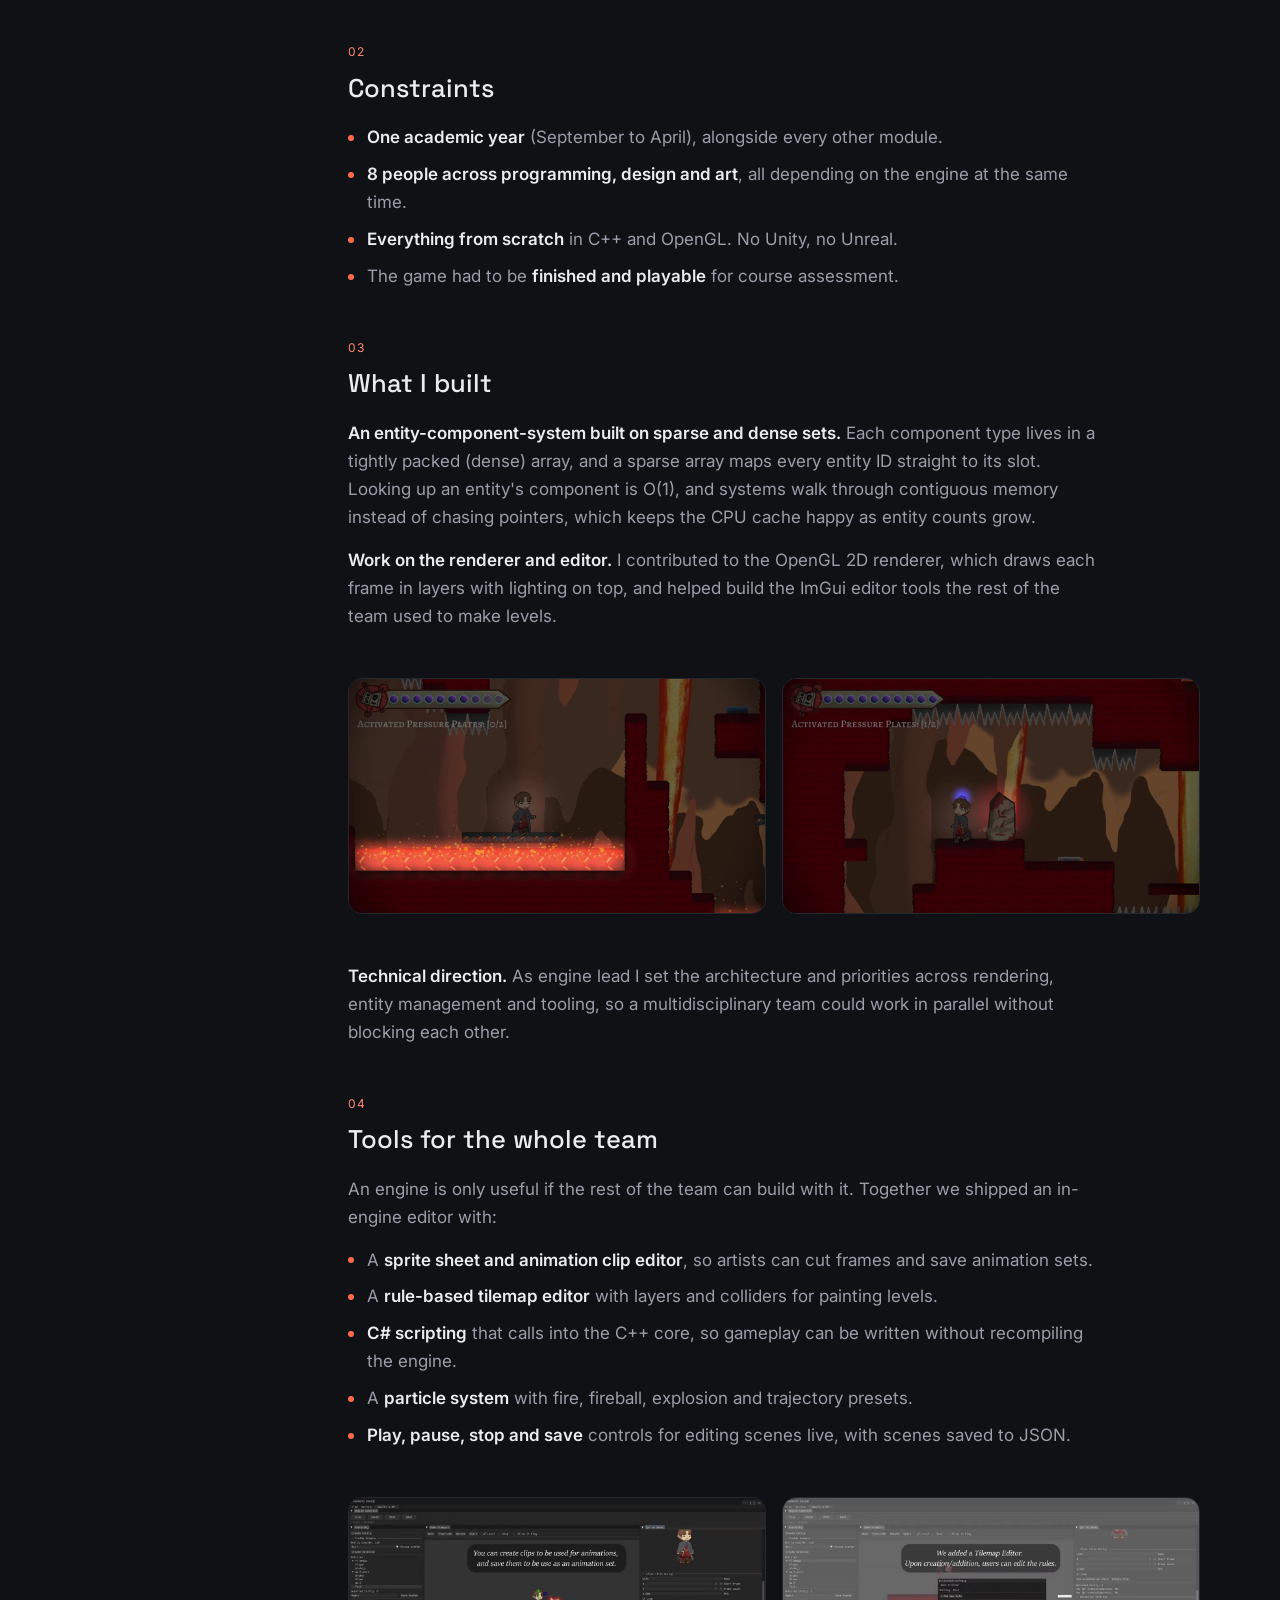
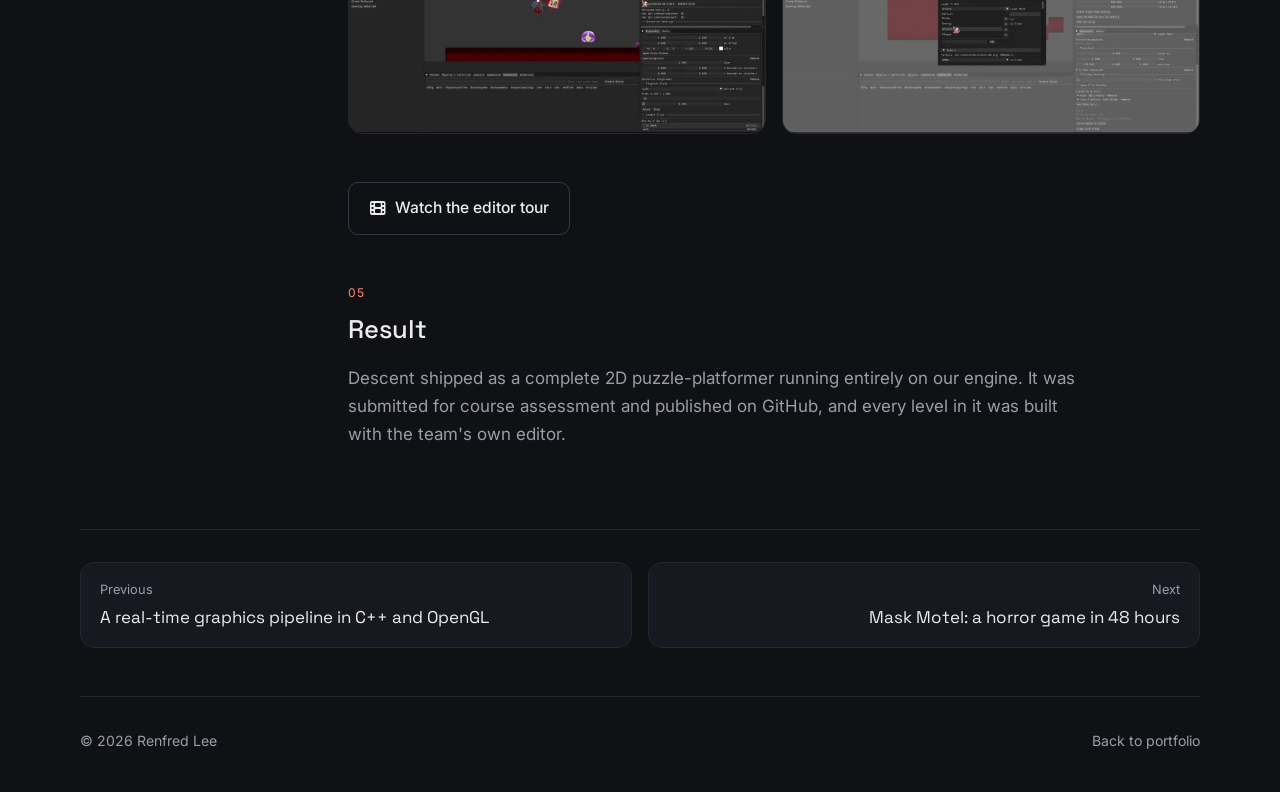
==== commit e58601cd: "Case study labels: project type and tech Co-Authored-By: Claude Opus 5.5 <noreply@anthropic.com> Cla" ====
--- a/case-studies/descent.html
+++ b/case-studies/descent.html
@@ -9,8 +9,8 @@
     <link rel="preconnect" href="https://fonts.gstatic.com" crossorigin>
     <link href="https://fonts.googleapis.com/css2?family=Inter:wght@400;500;600&family=Space+Grotesk:wght@500&display=swap" rel="stylesheet">
     <link rel="stylesheet" href="https://cdnjs.cloudflare.com/ajax/libs/font-awesome/6.4.0/css/all.min.css">
-    <link rel="stylesheet" href="../styles.css?v=202611220124">
-    <link rel="stylesheet" href="case.css?v=202611220124">
+    <link rel="stylesheet" href="../styles.css?v=202611220203">
+    <link rel="stylesheet" href="case.css?v=202611220203">
 </head>
 <body>
     <header class="nav">
@@ -27,7 +27,7 @@
     <main>
         <section class="wrap cs-hero">
             <a class="cs-back" href="../#case-studies"><i class="fas fa-arrow-left"></i> All case studies</a>
-            <p class="eyebrow">Flagship · Engine lead</p>
+            <p class="eyebrow">Team project · C++</p>
             <h1 class="cs-title">Descent: building the engine behind the game</h1>
             <p class="cs-pitch">I was engine lead on a team of 8 building our own C++ engine. I wrote its entity-component-system, contributed to the OpenGL 2D renderer and the ImGui editor tools, and set the technical direction that took it from an empty project to a finished puzzle-platformer.</p>
             <dl class="cs-facts"><div><dt>Role</dt><dd>Engine Lead</dd></div><div><dt>Team</dt><dd>8, Team CRASHOUTS</dd></div><div><dt>Timeline</dt><dd>Sep 2025 – Apr 2026</dd></div><div><dt>Tech</dt><dd>C++, OpenGL, C# scripting, Dear ImGui</dd></div></dl>
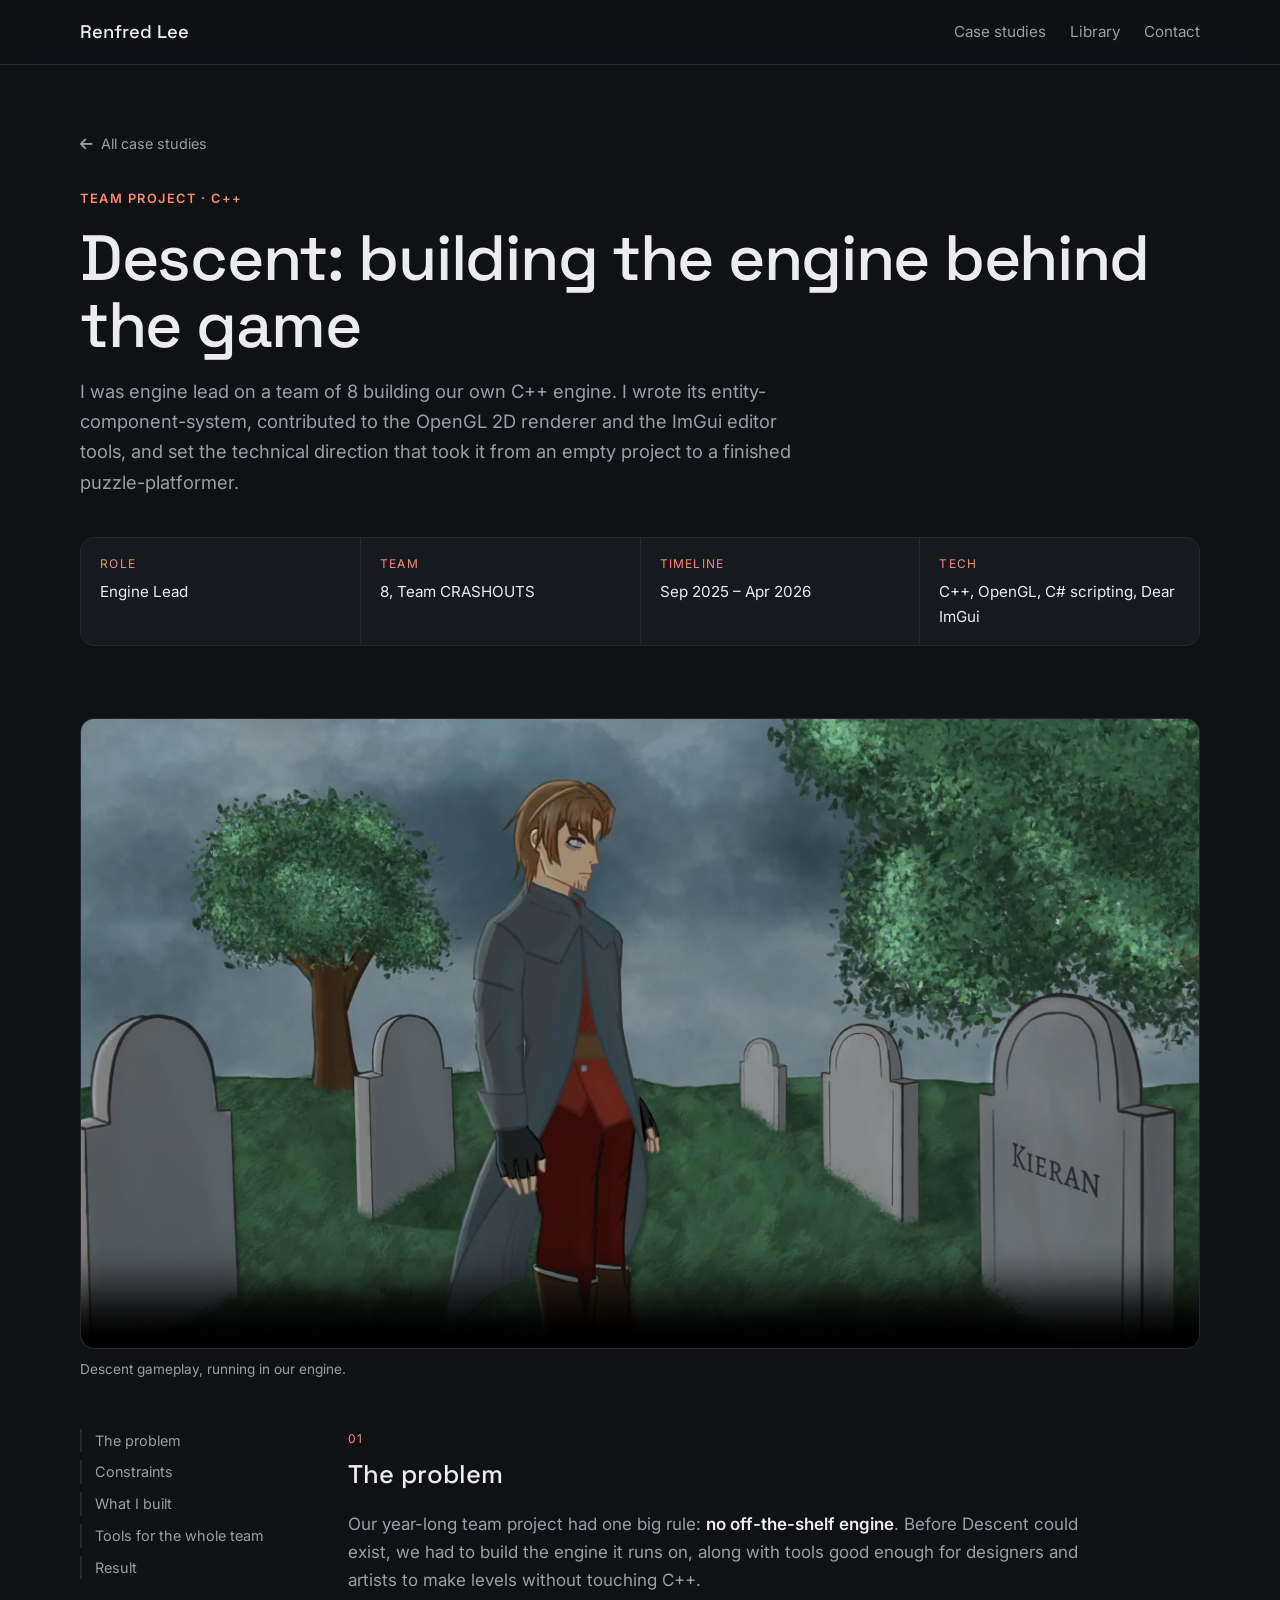
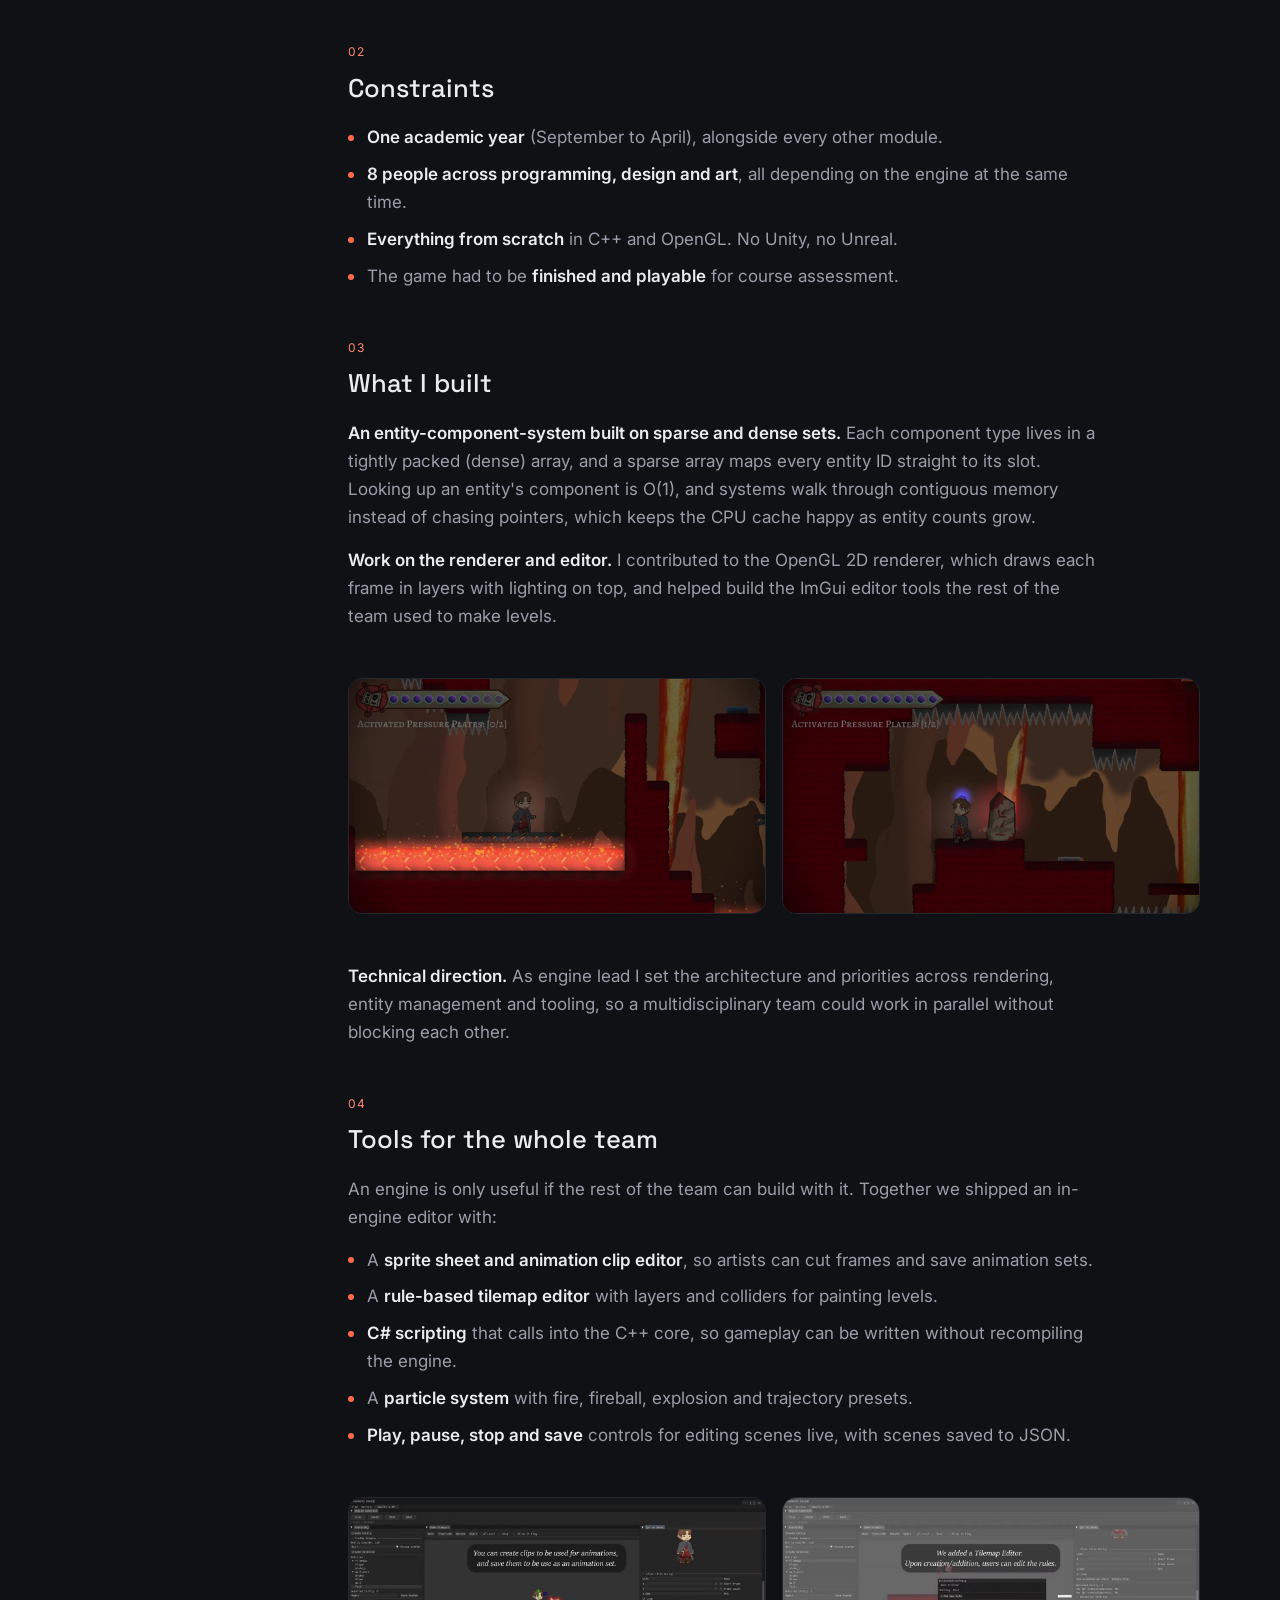
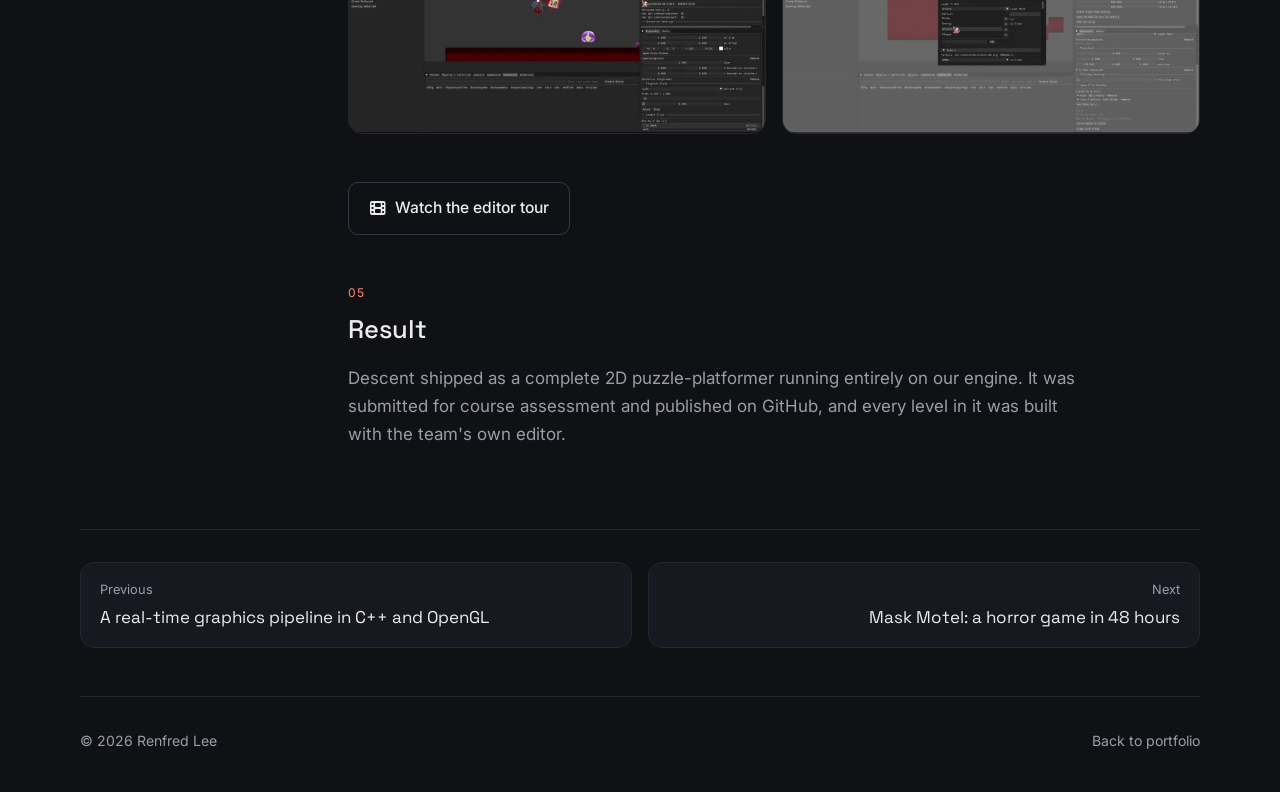
==== commit 1eeebc05: "Mask Motel case study: plainer opening Co-Authored-By: Claude Opus 5.5 <noreply@anthropic.com> Claud" ====
--- a/case-studies/descent.html
+++ b/case-studies/descent.html
@@ -9,8 +9,8 @@
     <link rel="preconnect" href="https://fonts.gstatic.com" crossorigin>
     <link href="https://fonts.googleapis.com/css2?family=Inter:wght@400;500;600&family=Space+Grotesk:wght@500&display=swap" rel="stylesheet">
     <link rel="stylesheet" href="https://cdnjs.cloudflare.com/ajax/libs/font-awesome/6.4.0/css/all.min.css">
-    <link rel="stylesheet" href="../styles.css?v=202611220203">
-    <link rel="stylesheet" href="case.css?v=202611220203">
+    <link rel="stylesheet" href="../styles.css?v=202611220206">
+    <link rel="stylesheet" href="case.css?v=202611220206">
 </head>
 <body>
     <header class="nav">
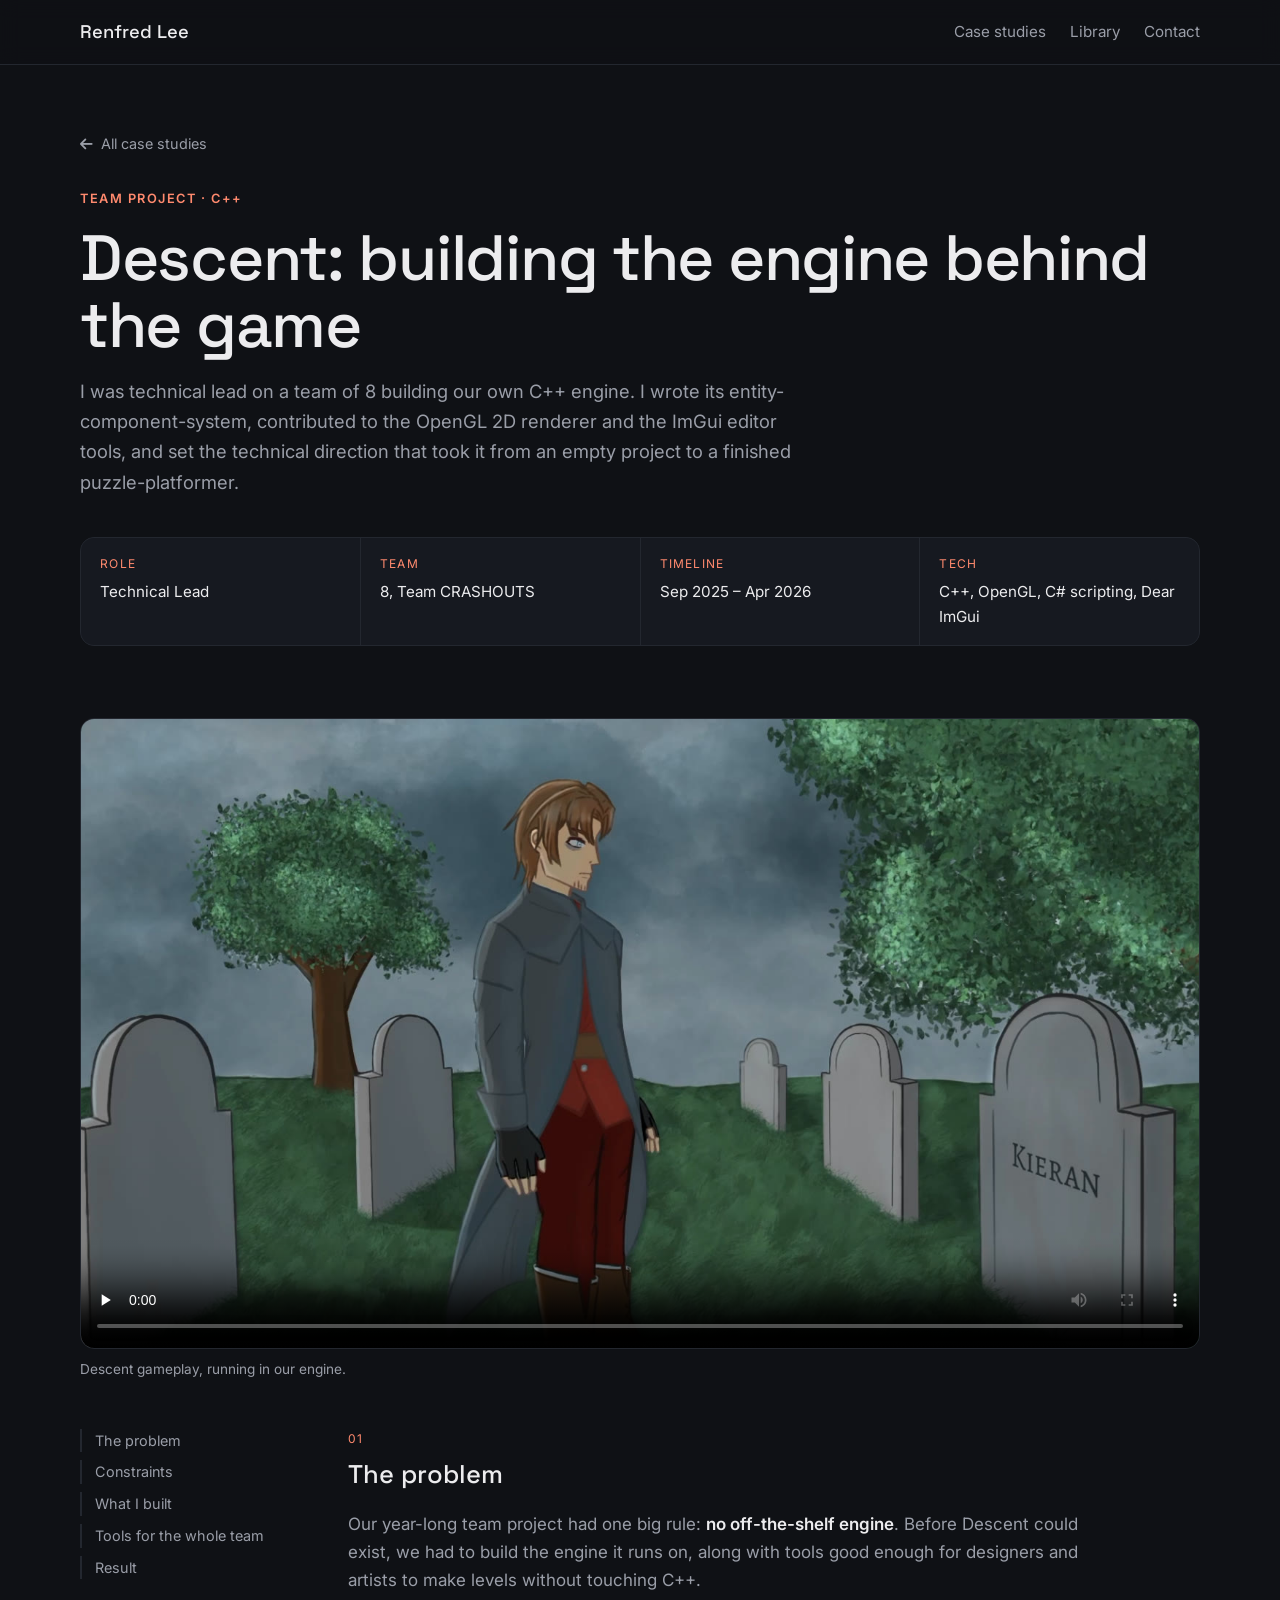
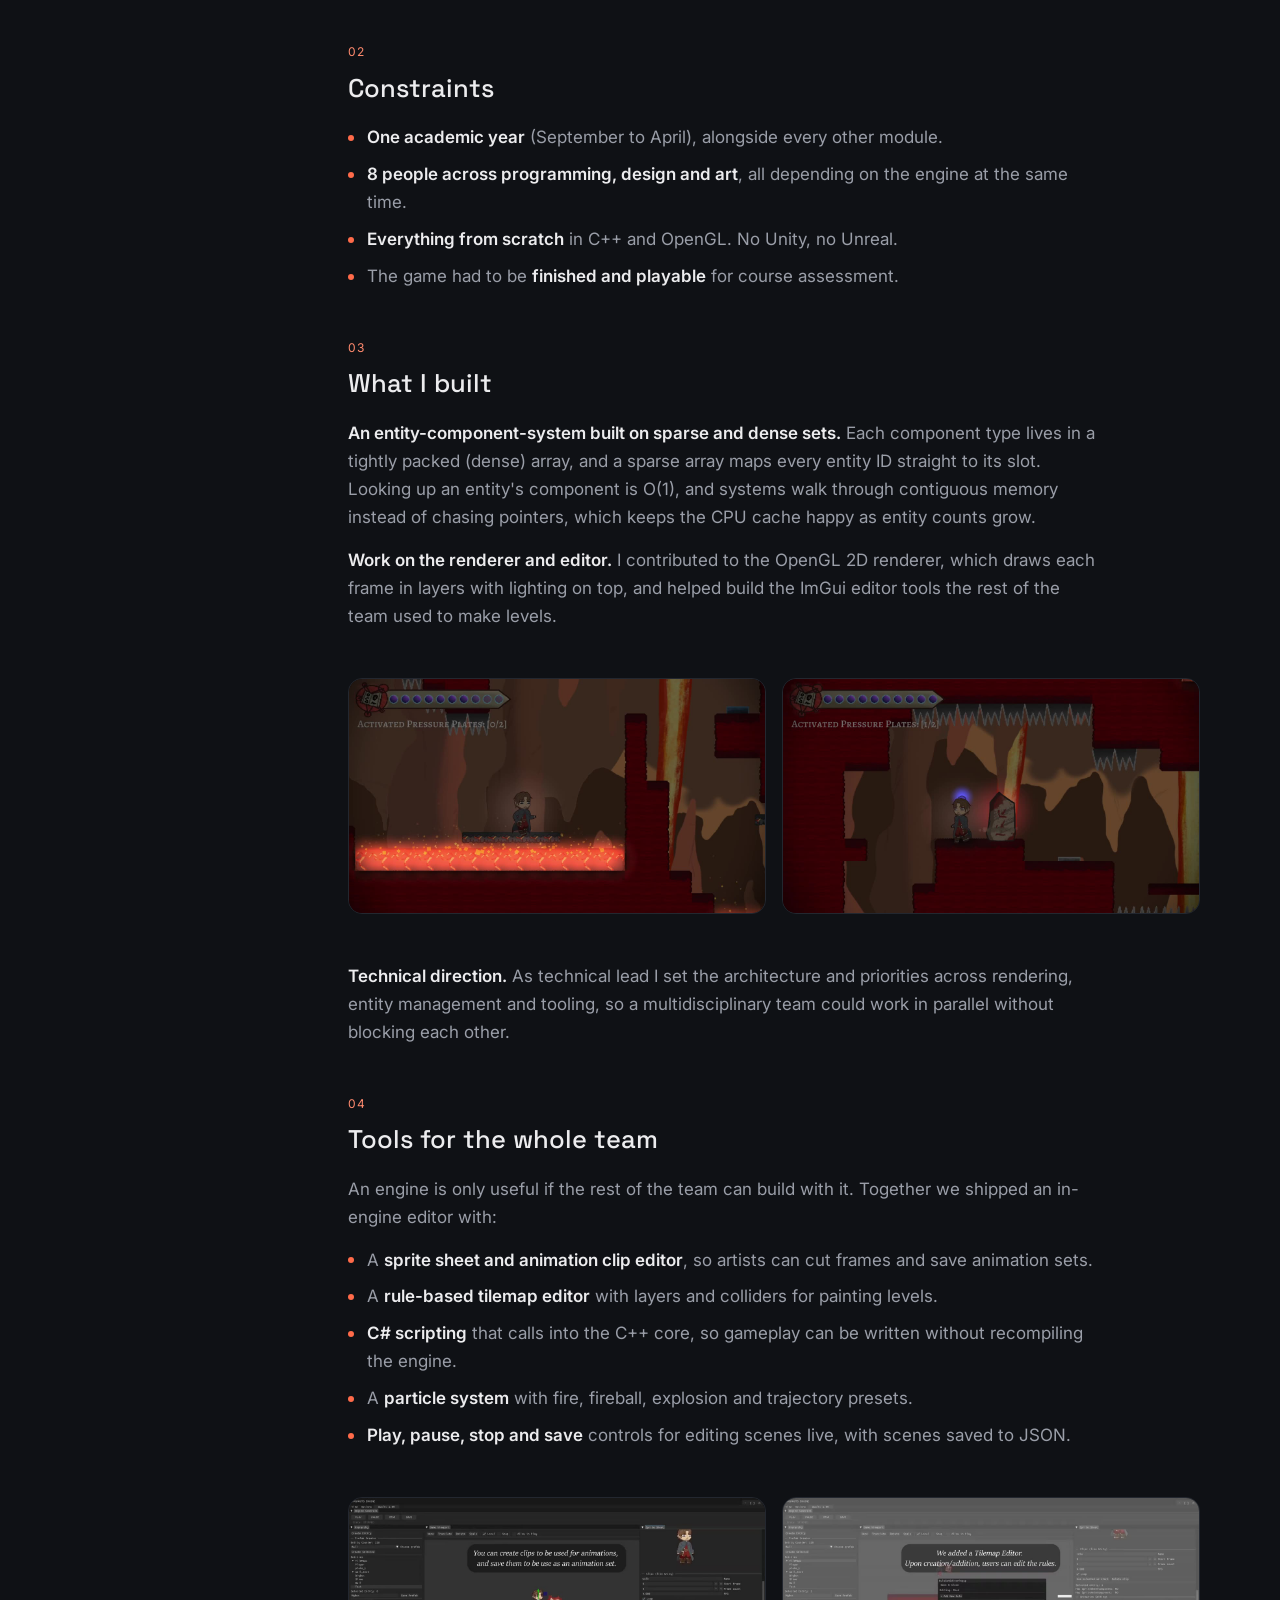
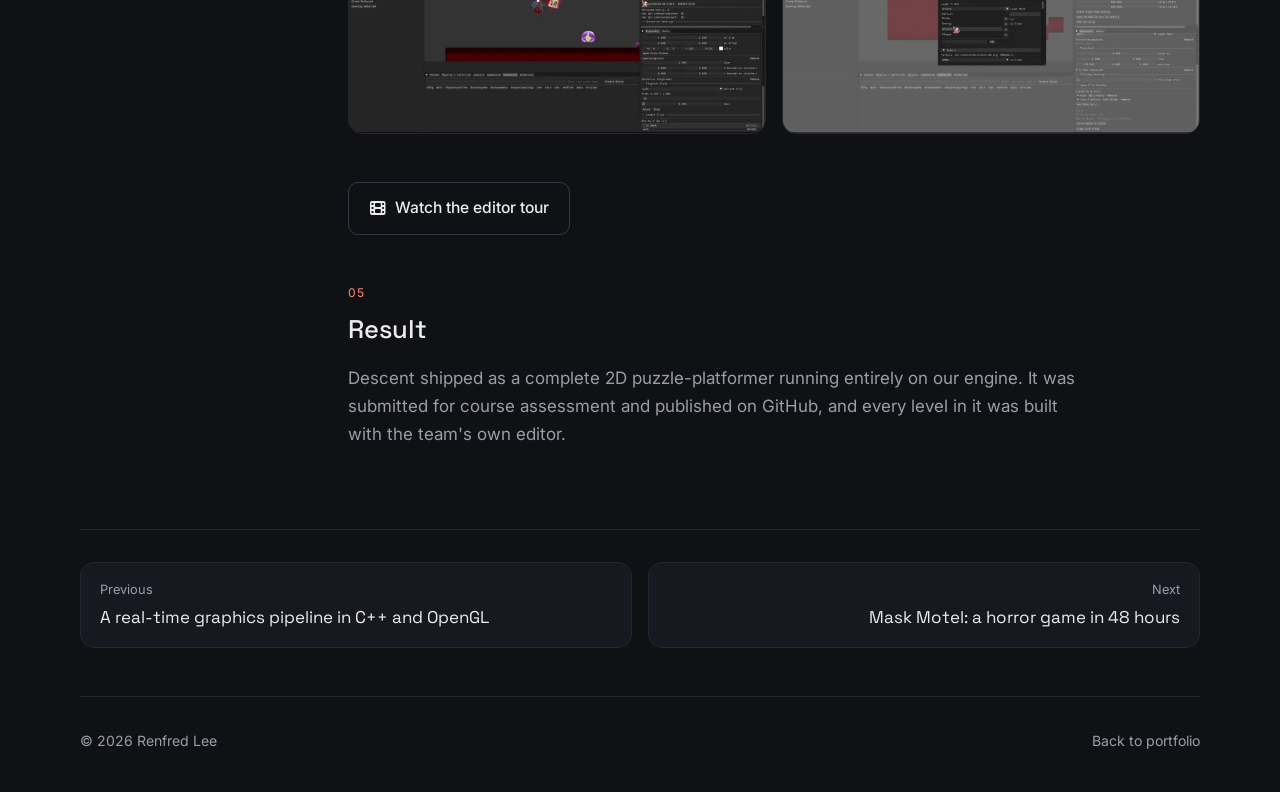
==== commit 6e64c44b: "Use 'Technical Lead' for Descent; plainer Father description Co-Authored-By: Claude Opus 5.5 <norepl" ====
--- a/case-studies/descent.html
+++ b/case-studies/descent.html
@@ -3,14 +3,14 @@
 <head>
     <meta charset="UTF-8">
     <meta name="viewport" content="width=device-width, initial-scale=1.0">
-    <meta name="description" content="I was engine lead on a team of 8 building our own C++ engine. I wrote its entity-component-system, contributed to the OpenGL 2D renderer and the ImGui editor tools, and set the technical direction that took it from an empty project to a finished puzzle-platformer.">
+    <meta name="description" content="I was technical lead on a team of 8 building our own C++ engine. I wrote its entity-component-system, contributed to the OpenGL 2D renderer and the ImGui editor tools, and set the technical direction that took it from an empty project to a finished puzzle-platformer.">
     <title>Descent: building the engine behind the game | Renfred Lee</title>
     <link rel="preconnect" href="https://fonts.googleapis.com">
     <link rel="preconnect" href="https://fonts.gstatic.com" crossorigin>
     <link href="https://fonts.googleapis.com/css2?family=Inter:wght@400;500;600&family=Space+Grotesk:wght@500&display=swap" rel="stylesheet">
     <link rel="stylesheet" href="https://cdnjs.cloudflare.com/ajax/libs/font-awesome/6.4.0/css/all.min.css">
-    <link rel="stylesheet" href="../styles.css?v=202611220206">
-    <link rel="stylesheet" href="case.css?v=202611220206">
+    <link rel="stylesheet" href="../styles.css?v=202611220225">
+    <link rel="stylesheet" href="case.css?v=202611220225">
 </head>
 <body>
     <header class="nav">
@@ -29,8 +29,8 @@
             <a class="cs-back" href="../#case-studies"><i class="fas fa-arrow-left"></i> All case studies</a>
             <p class="eyebrow">Team project · C++</p>
             <h1 class="cs-title">Descent: building the engine behind the game</h1>
-            <p class="cs-pitch">I was engine lead on a team of 8 building our own C++ engine. I wrote its entity-component-system, contributed to the OpenGL 2D renderer and the ImGui editor tools, and set the technical direction that took it from an empty project to a finished puzzle-platformer.</p>
-            <dl class="cs-facts"><div><dt>Role</dt><dd>Engine Lead</dd></div><div><dt>Team</dt><dd>8, Team CRASHOUTS</dd></div><div><dt>Timeline</dt><dd>Sep 2025 – Apr 2026</dd></div><div><dt>Tech</dt><dd>C++, OpenGL, C# scripting, Dear ImGui</dd></div></dl>
+            <p class="cs-pitch">I was technical lead on a team of 8 building our own C++ engine. I wrote its entity-component-system, contributed to the OpenGL 2D renderer and the ImGui editor tools, and set the technical direction that took it from an empty project to a finished puzzle-platformer.</p>
+            <dl class="cs-facts"><div><dt>Role</dt><dd>Technical Lead</dd></div><div><dt>Team</dt><dd>8, Team CRASHOUTS</dd></div><div><dt>Timeline</dt><dd>Sep 2025 – Apr 2026</dd></div><div><dt>Tech</dt><dd>C++, OpenGL, C# scripting, Dear ImGui</dd></div></dl>
             
         </section>
         <section class="wrap"><div class="cs-media"><video src="../assets/videos/descent-gameplay.mp4" poster="../assets/images/descent.jpg" controls preload="none" playsinline></video></div><p class="cs-caption">Descent gameplay, running in our engine.</p></section>
@@ -50,7 +50,7 @@
   <figure class="cs-figure"><img src="../assets/images/case/descent-lava.jpg" alt="Descent: the player beside a lava pool in a red cavern" loading="lazy"></figure>
   <figure class="cs-figure"><img src="../assets/images/case/descent-plates.jpg" alt="Descent: the player near a glowing rune stone, with the pressure plate counter in the corner" loading="lazy"></figure>
 </div>
-<p><strong>Technical direction.</strong> As engine lead I set the architecture and priorities across rendering, entity management and tooling, so a multidisciplinary team could work in parallel without blocking each other.</p></section><section class="cs-section" id="tools"><span class="cs-step">04</span><h2>Tools for the whole team</h2>
+<p><strong>Technical direction.</strong> As technical lead I set the architecture and priorities across rendering, entity management and tooling, so a multidisciplinary team could work in parallel without blocking each other.</p></section><section class="cs-section" id="tools"><span class="cs-step">04</span><h2>Tools for the whole team</h2>
 <p>An engine is only useful if the rest of the team can build with it. Together we shipped an in-engine editor with:</p>
 <ul>
 <li>A <strong>sprite sheet and animation clip editor</strong>, so artists can cut frames and save animation sets.</li>
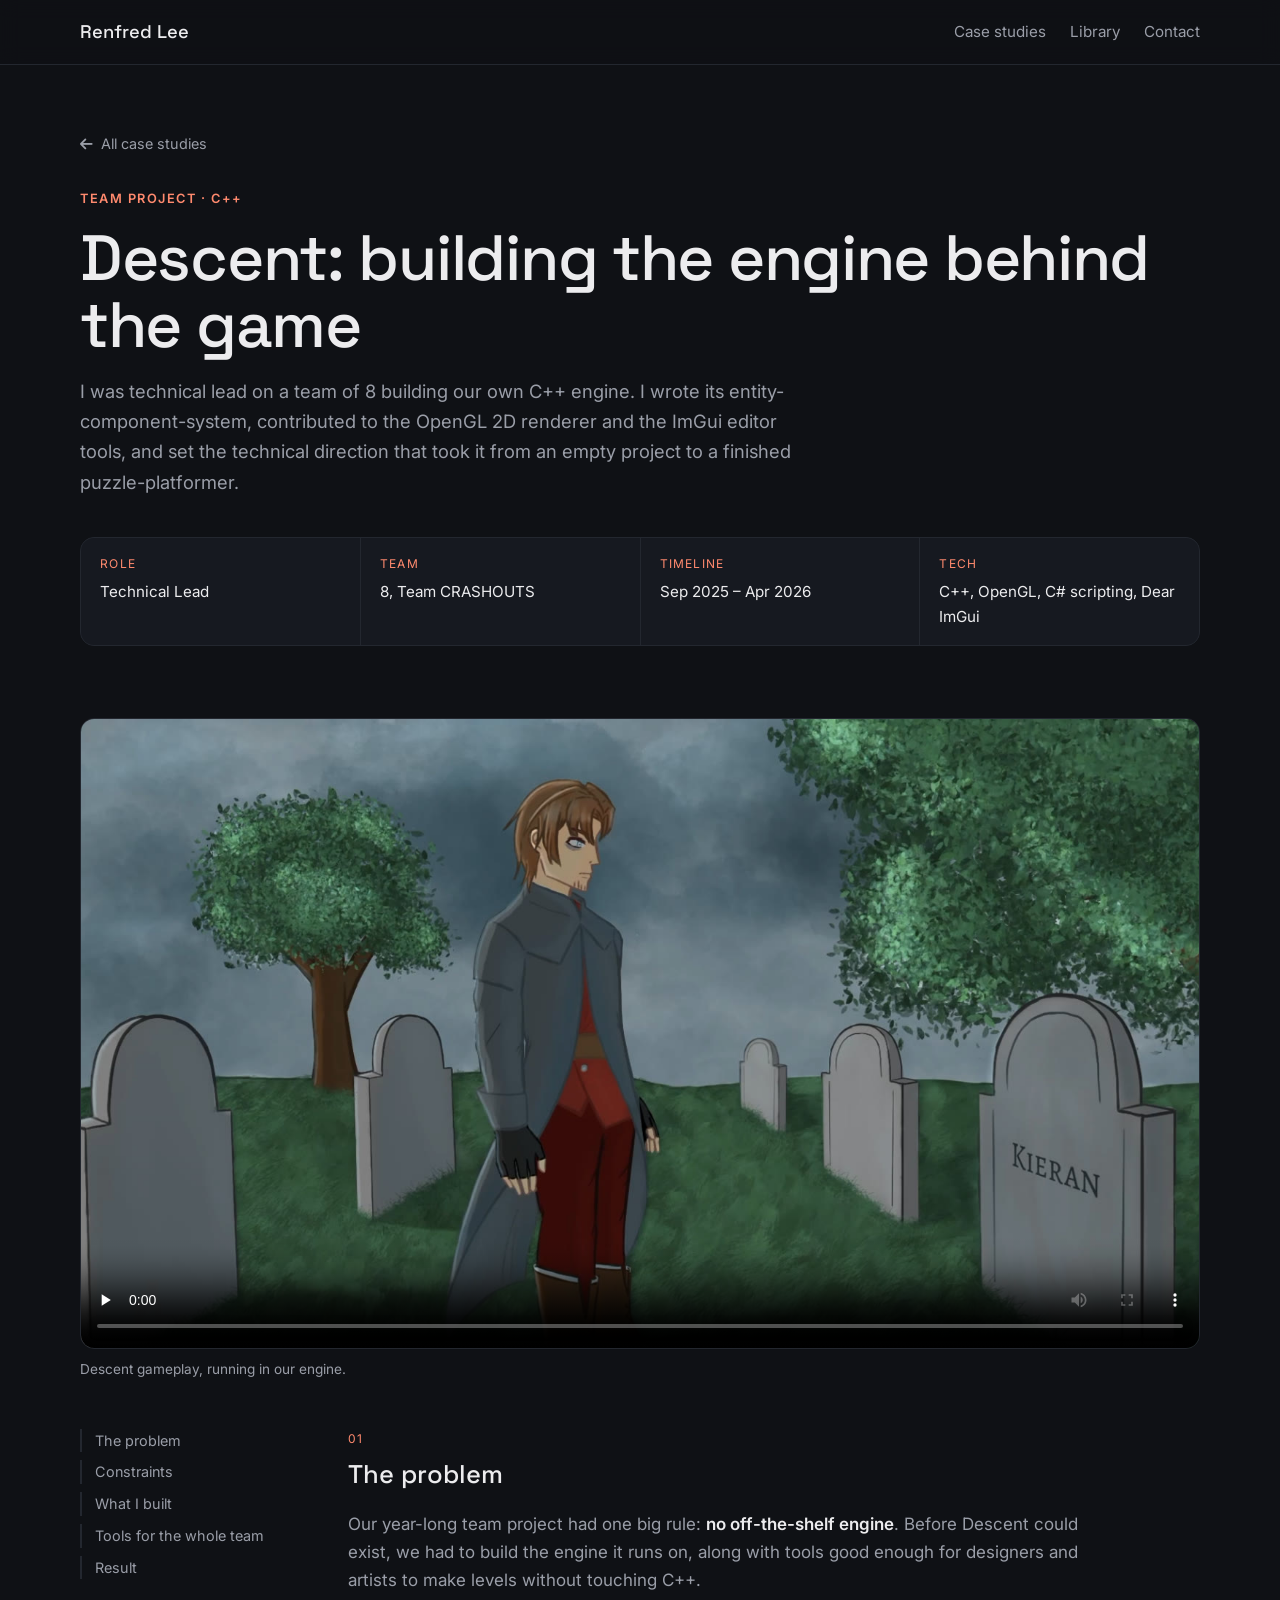
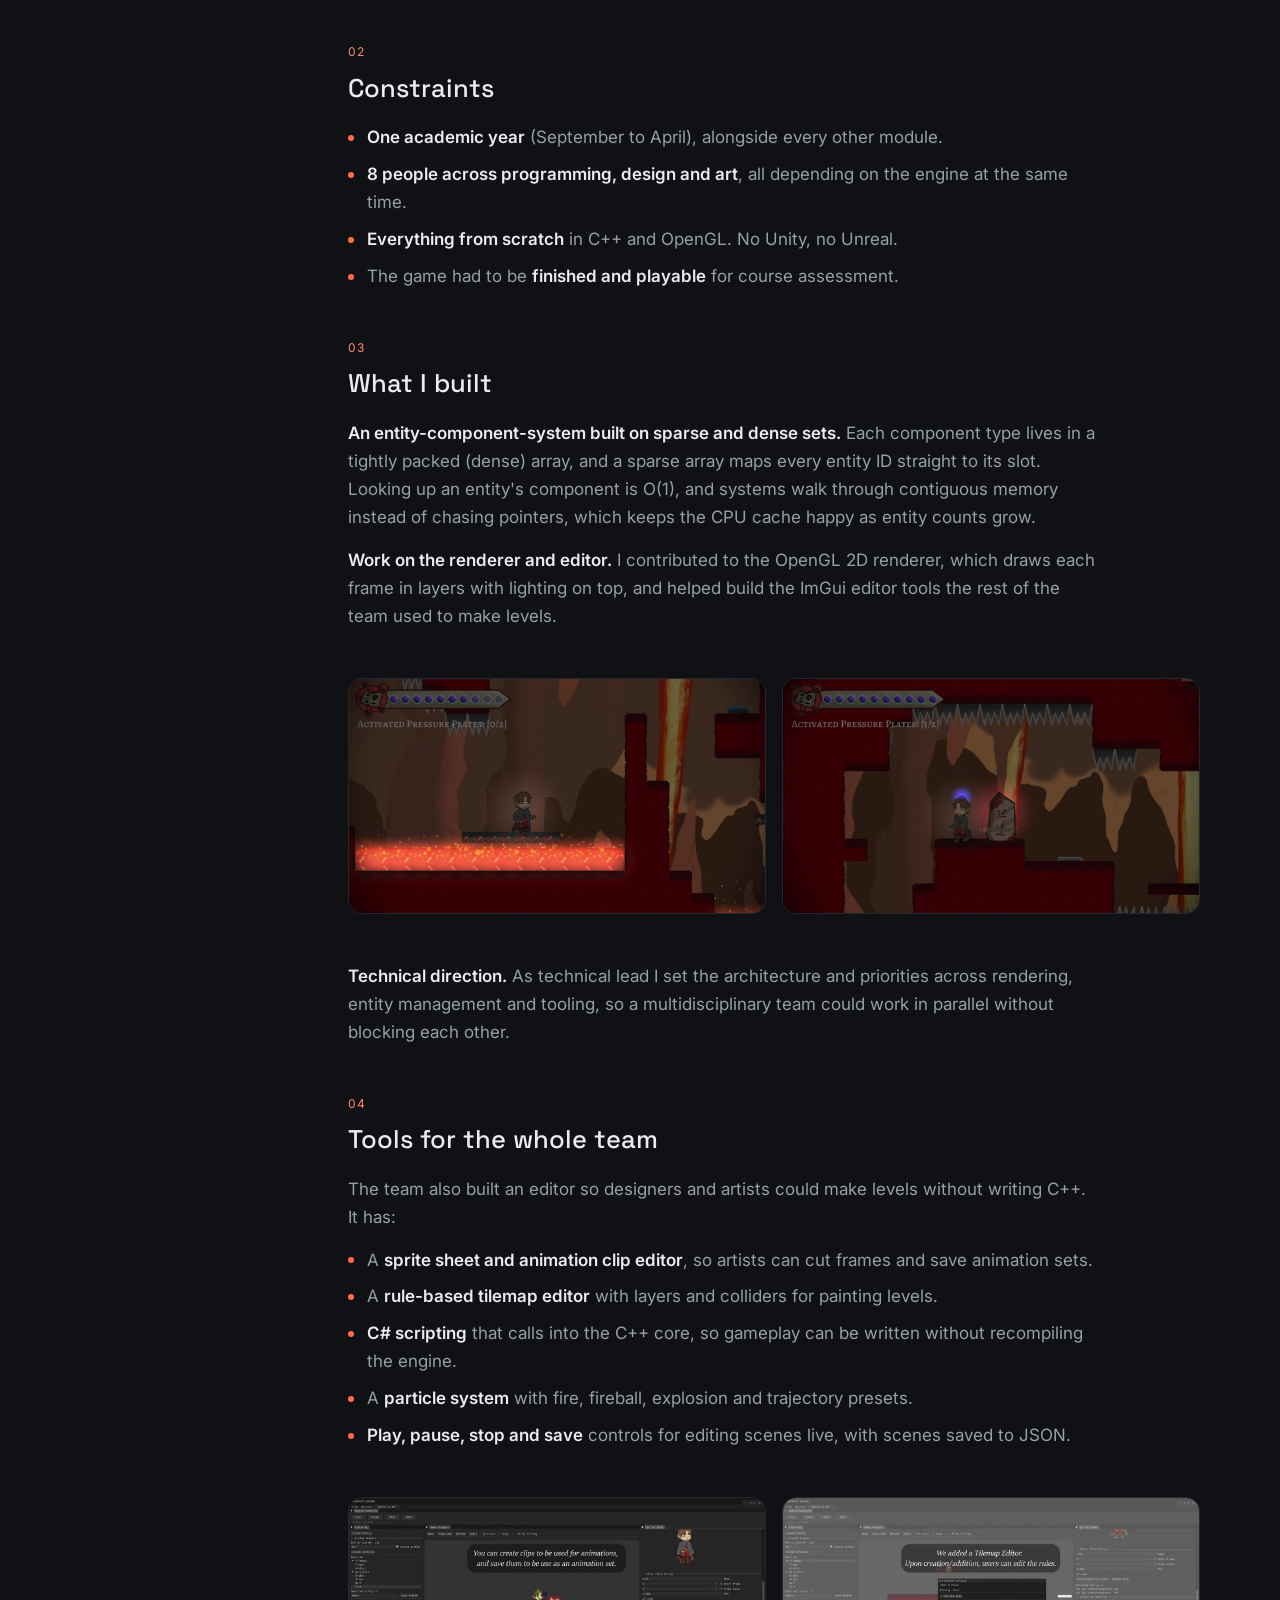
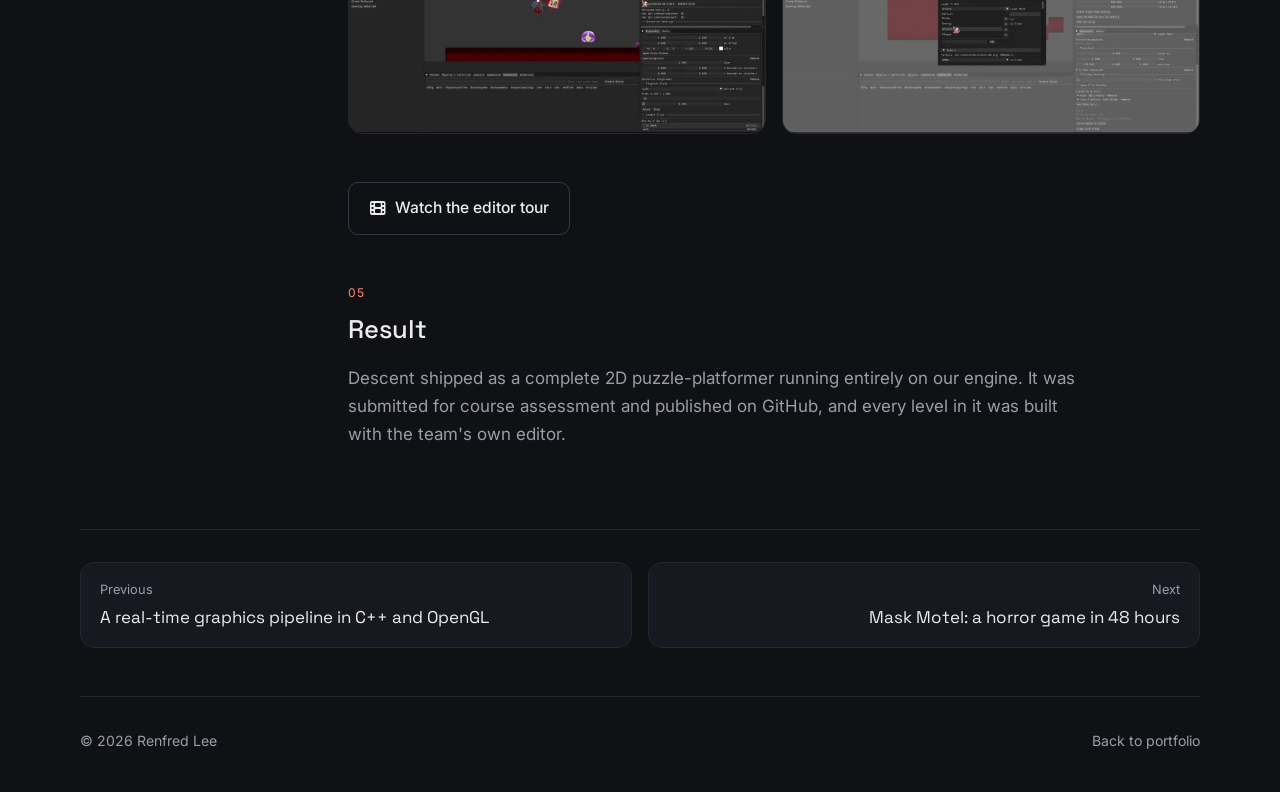
==== commit 35fea275: "Father: add Renfred's role; Descent case study: plainer editor intro Co-Authored-By: Claude Opus 5.5" ====
--- a/case-studies/descent.html
+++ b/case-studies/descent.html
@@ -9,8 +9,8 @@
     <link rel="preconnect" href="https://fonts.gstatic.com" crossorigin>
     <link href="https://fonts.googleapis.com/css2?family=Inter:wght@400;500;600&family=Space+Grotesk:wght@500&display=swap" rel="stylesheet">
     <link rel="stylesheet" href="https://cdnjs.cloudflare.com/ajax/libs/font-awesome/6.4.0/css/all.min.css">
-    <link rel="stylesheet" href="../styles.css?v=202611220225">
-    <link rel="stylesheet" href="case.css?v=202611220225">
+    <link rel="stylesheet" href="../styles.css?v=202611220226">
+    <link rel="stylesheet" href="case.css?v=202611220226">
 </head>
 <body>
     <header class="nav">
@@ -51,7 +51,7 @@
   <figure class="cs-figure"><img src="../assets/images/case/descent-plates.jpg" alt="Descent: the player near a glowing rune stone, with the pressure plate counter in the corner" loading="lazy"></figure>
 </div>
 <p><strong>Technical direction.</strong> As technical lead I set the architecture and priorities across rendering, entity management and tooling, so a multidisciplinary team could work in parallel without blocking each other.</p></section><section class="cs-section" id="tools"><span class="cs-step">04</span><h2>Tools for the whole team</h2>
-<p>An engine is only useful if the rest of the team can build with it. Together we shipped an in-engine editor with:</p>
+<p>The team also built an editor so designers and artists could make levels without writing C++. It has:</p>
 <ul>
 <li>A <strong>sprite sheet and animation clip editor</strong>, so artists can cut frames and save animation sets.</li>
 <li>A <strong>rule-based tilemap editor</strong> with layers and colliders for painting levels.</li>
